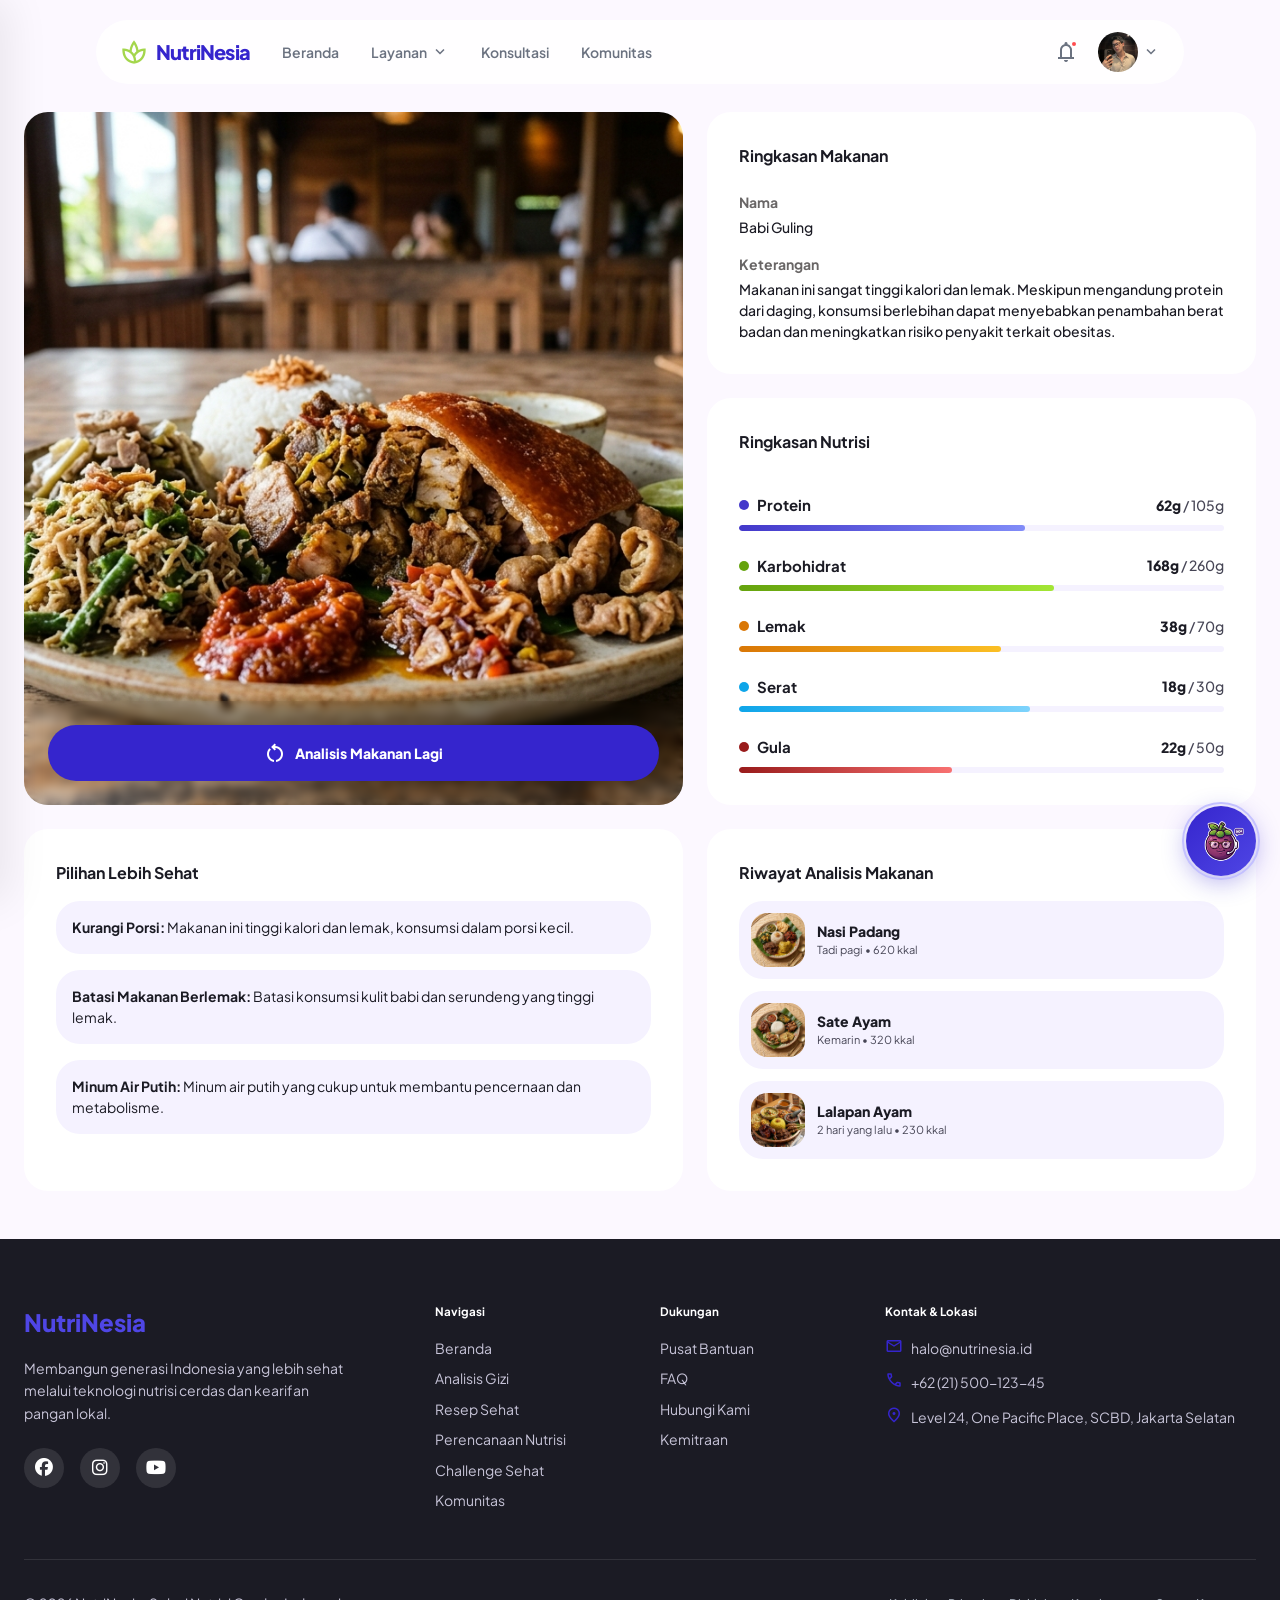
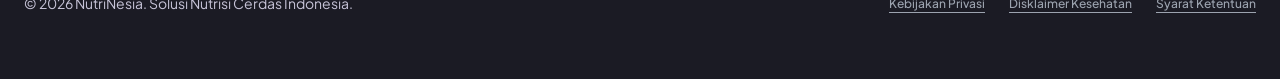
==== pages/analisis-gizi-result.html @ 82ab77be "first commit" ====
<!DOCTYPE html>
<html lang="id">

<head>
    <meta charset="utf-8" />
    <meta content="width=device-width, initial-scale=1.0" name="viewport" />
    <title>NutriNesia - Hasil Analisis Nutrisi</title>

    <!-- Google Fonts -->
    <link href="https://fonts.googleapis.com/css2?family=Plus+Jakarta+Sans:wght@400;500;600;700;800&display=swap"
        rel="stylesheet" />
    <link href="https://fonts.googleapis.com/css2?family=Material+Symbols+Outlined:wght,FILL@100..700,0..1&display=swap"
        rel="stylesheet" />

    <!-- Custom CSS -->
    <link rel="stylesheet" href="../css/global.css" />
    <link rel="stylesheet" href="../css/nutribot.css" />
    <link rel="stylesheet" href="../css/analisis-gizi.css" />
    <link rel="stylesheet" href="https://cdnjs.cloudflare.com/ajax/libs/font-awesome/6.5.1/css/all.min.css" />
</head>

<body class="font-body-md text-on-surface bg-background">

    <!-- TopNavBar -->
    <nav class="navbar">
        <div class="navbar-inner">
            <div class="navbar-nav">
                <div class="navbar-logo">
                    <span class="material-symbols-outlined"
                        style="font-size: 28px; color:var(--color-secondary-fixed-dim)">spa</span>
                    <a href="../index.html" style="text-decoration:none;color:var(--color-primary)">NutriNesia</a>
                </div>
                <a class="navbar-nav-link" href="../index.html">Beranda</a>
                <div class="navbar-dropdown-container" id="layanan-dropdown">
                    <button class="navbar-dropdown-trigger">
                        Layanan
                        <span class="material-symbols-outlined">expand_more</span>
                    </button>
                    <div class="navbar-dropdown">
                        <div class="navbar-dropdown-grid">
                            <a href="analisis-gizi.html" class="navbar-dropdown-item">
                                <div class="navbar-dropdown-icon primary"><span
                                        class="material-symbols-outlined">analytics</span></div>
                                <div class="navbar-dropdown-content">
                                    <span class="navbar-dropdown-title">Analisis Gizi</span>
                                    <span class="navbar-dropdown-desc">Analisis nutrisi makanan dengan AI</span>
                                </div>
                            </a>
                            <a href="resep-sehat.html" class="navbar-dropdown-item">
                                <div class="navbar-dropdown-icon secondary"><span
                                        class="material-symbols-outlined">restaurant_menu</span></div>
                                <div class="navbar-dropdown-content">
                                    <span class="navbar-dropdown-title">Resep Sehat</span>
                                    <span class="navbar-dropdown-desc">Rekomendasi resep sehat untuk Anda</span>
                                </div>
                            </a>
                            <a href="perencanaan-nutrisi.html" class="navbar-dropdown-item">
                                <div class="navbar-dropdown-icon tertiary"><span
                                        class="material-symbols-outlined">event_note</span></div>
                                <div class="navbar-dropdown-content">
                                    <span class="navbar-dropdown-title">Perencanaan Nutrisi</span>
                                    <span class="navbar-dropdown-desc">Rencana makanan harian</span>
                                </div>
                            </a>
                            <a href="challenge-sehat.html" class="navbar-dropdown-item">
                                <div class="navbar-dropdown-icon accent"><span
                                        class="material-symbols-outlined">emoji_events</span></div>
                                <div class="navbar-dropdown-content">
                                    <span class="navbar-dropdown-title">Challenge Sehat</span>
                                    <span class="navbar-dropdown-desc">Tantangan hidup sehat bersama</span>
                                </div>
                            </a>
                        </div>
                    </div>
                </div>
                <a class="navbar-nav-link" href="konsultasi.html">Konsultasi</a>
                <a class="navbar-nav-link active" href="komunitas.html">Komunitas</a>
            </div>
            <div class="navbar-mobile-actions">
                <button class="navbar-hamburger" id="navbar-hamburger" aria-label="Menu" aria-expanded="false">
                    <span></span><span></span><span></span>
                </button>
                <div class="navbar-logo-mobile">
                    <span class="material-symbols-outlined"
                        style="font-size: 28px; color:var(--color-secondary-fixed-dim)">spa</span>
                    <a href="../index.html" style="text-decoration:none;color:var(--color-primary)">NutriNesia</a>
                </div>
            </div>
            <div class="profile-mobile">
                <div class="notification-dropdown-container" id="notification-dropdown">
                    <button class="navbar-icon-btn"><span class="material-symbols-outlined">notifications</span><span
                            class="notif-badge"></span></button>
                    <div class="notification-dropdown">
                        <div class="notif-header">
                            <strong>Notifikasi</strong>
                            <a href="#">Tandai semua dibaca</a>
                        </div>
                        <div class="notif-list">
                            <div class="notif-item unread">
                                <div class="notif-icon"><span class="material-symbols-outlined">analytics</span></div>
                                <div class="notif-body">
                                    <p>Analisis gizi harian Anda sudah siap!</p>
                                    <span>2 menit yang lalu</span>
                                </div>
                            </div>
                            <div class="notif-item">
                                <div class="notif-icon"><span class="material-symbols-outlined">emoji_events</span>
                                </div>
                                <div class="notif-body">
                                    <p>Selamat! Kamu menyelesaikan challenge 3 hari.</p>
                                    <span>1 jam yang lalu</span>
                                </div>
                            </div>
                        </div>
                        <div class="notif-footer">
                            <a href="#">Lihat semua notifikasi</a>
                        </div>
                    </div>
                </div>
                <div class="profile-dropdown-container" id="profile-dropdown">
                    <button class="profile-dropdown-trigger">
                        <img src="../images/profile.png" alt="Profile" class="navbar-avatar" />
                        <span class="material-symbols-outlined">expand_more</span>
                    </button>
                    <div class="profile-dropdown">
                        <div class="profile-dropdown-header">
                            <strong>Tom Edy</strong>
                            <span>tomedyimut@email.com</span>
                        </div>
                        <hr>
                        <a href="profile.html"><span class="material-symbols-outlined">person</span> Profile</a>
                        <a href="../index.html"><span class="material-symbols-outlined">logout</span> Logout</a>
                    </div>
                </div>
            </div>
        </div>
    </nav>

    <!-- Mobile Drawer -->
    <div class="navbar-mobile-overlay" id="navbar-mobile-overlay"></div>
    <aside class="navbar-mobile-menu" id="navbar-mobile-menu" aria-label="Mobile navigation">
        <div class="navbar-mobile-header">
            <div class="navbar-mobile-brand">
                <span class="material-symbols-outlined">spa</span>
                NutriNesia
            </div>
            <button class="navbar-mobile-close" id="navbar-mobile-close" aria-label="Tutup menu">
                <span class="material-symbols-outlined">close</span>
            </button>
        </div>
        <div class="navbar-mobile-profile">
            <img src="../images/profile.png" alt="Profile" />
            <div class="navbar-mobile-profile-info">
                <strong>Tom Edy</strong>
                <span>tomedyimut@email.com</span>
            </div>
        </div>
        <div class="navbar-mobile-section-label">Navigasi</div>
        <nav class="navbar-mobile-links">
            <a class="navbar-mobile-link" href="../index.html"><span
                    class="material-symbols-outlined">home</span>Beranda</a>
            <button class="navbar-mobile-sub-trigger" id="mobile-layanan-trigger">
                <span class="material-symbols-outlined">grid_view</span>
                Layanan
                <span class="material-symbols-outlined sub-chevron">expand_more</span>
            </button>
            <div class="navbar-mobile-sub-links" id="mobile-layanan-links">
                <a class="navbar-mobile-sub-link" href="analisis-gizi.html">Analisis Gizi</a>
                <a class="navbar-mobile-sub-link" href="resep-sehat.html">Resep Sehat</a>
                <a class="navbar-mobile-sub-link" href="perencanaan-nutrisi.html">Perencanaan Nutrisi</a>
                <a class="navbar-mobile-sub-link" href="challenge-sehat.html">Challenge Sehat</a>
            </div>
            <a class="navbar-mobile-link" href="konsultasi.html"><span
                    class="material-symbols-outlined">psychology</span>Konsultasi</a>
            <a class="navbar-mobile-link active" href="komunitas.html"><span
                    class="material-symbols-outlined">groups</span>Komunitas</a>
        </nav>
        <div class="navbar-mobile-section-label">Akun</div>
        <nav class="navbar-mobile-links">
            <a class="navbar-mobile-link" href="profile.html"><span
                    class="material-symbols-outlined">person</span>Profile Saya</a>
            <a class="navbar-mobile-link" href="../index.html"><span
                    class="material-symbols-outlined">logout</span>Logout</a>
        </nav>
        <div class="navbar-mobile-footer">
            <p class="navbar-mobile-footer-copy">© 2026 NutriNesia</p>
        </div>
    </aside>

    <!-- Main Content Area -->
    <main class="container analysis-main animate-fade-in">
        <div class="analysis-grid">

            <!-- Box 1: Gambar & Buttons Overlay -->
            <div class="box1 bento-card-minimalist box1-image-container">
                <img src="../images/babi-guling.png" class="box1-image" alt="Hasil Foto">

                <div class="image-overlay-buttons">
                    <button class="btn-minimalist btn-minimalist-primary"
                        onclick="window.location.href='analisis-gizi.html'">
                        <span class="material-symbols-outlined">restart_alt</span>
                        Analisis Makanan Lagi
                    </button>
                </div>
            </div>

            <!-- Box 2: Ringkasan Makanan (Redesigned) -->
            <div class="box2 bento-card-minimalist score-box">
                <h3 class="score-title" style="margin-bottom: var(--space-6)">Ringkasan Makanan</h3>
                <div class="summary-details">
                    <div class="summary-field">
                        <span class="summary-field-label">Nama</span>
                        <span class="summary-field-value">Babi Guling</span>
                    </div>
                    <div class="summary-field">
                        <span class="summary-field-label">Keterangan</span>
                        <span class="summary-field-value">Makanan ini sangat tinggi kalori dan lemak. Meskipun
                            mengandung protein dari daging, konsumsi berlebihan dapat menyebabkan penambahan berat badan
                            dan meningkatkan risiko penyakit terkait obesitas.</span>
                    </div>
                </div>
            </div>

            <!-- Box 3: Ringkasan Nutrisi with Dots & Gradients -->
            <div class="box3 bento-card-minimalist">
                <h3 class="score-title" style="margin-bottom:var(--space-6)">Ringkasan Nutrisi</h3>
                <div class="macro-graph-list">
                    <!-- Protein -->
                    <div class="macro-graph-item">
                        <div class="macro-graph-label">
                            <span class="macro-graph-dot dot-protein"></span>
                            <span>Protein</span>
                            <span class="macro-graph-value"><strong>62g</strong> / 105g</span>
                        </div>
                        <div class="macro-graph-bar-bg">
                            <div class="macro-graph-bar-fill fill-protein" style="width: 59%"></div>
                        </div>
                    </div>
                    <!-- Karbohidrat -->
                    <div class="macro-graph-item">
                        <div class="macro-graph-label">
                            <span class="macro-graph-dot dot-carbs"></span>
                            <span>Karbohidrat</span>
                            <span class="macro-graph-value"><strong>168g</strong> / 260g</span>
                        </div>
                        <div class="macro-graph-bar-bg">
                            <div class="macro-graph-bar-fill fill-carbs" style="width: 65%"></div>
                        </div>
                    </div>
                    <!-- Lemak -->
                    <div class="macro-graph-item">
                        <div class="macro-graph-label">
                            <span class="macro-graph-dot dot-fat"></span>
                            <span>Lemak</span>
                            <span class="macro-graph-value"><strong>38g</strong> / 70g</span>
                        </div>
                        <div class="macro-graph-bar-bg">
                            <div class="macro-graph-bar-fill fill-fat" style="width: 54%"></div>
                        </div>
                    </div>
                    <!-- Serat -->
                    <div class="macro-graph-item">
                        <div class="macro-graph-label">
                            <span class="macro-graph-dot dot-fiber"></span>
                            <span>Serat</span>
                            <span class="macro-graph-value"><strong>18g</strong> / 30g</span>
                        </div>
                        <div class="macro-graph-bar-bg">
                            <div class="macro-graph-bar-fill fill-fiber" style="width: 60%"></div>
                        </div>
                    </div>
                    <!-- Gula -->
                    <div class="macro-graph-item">
                        <div class="macro-graph-label">
                            <span class="macro-graph-dot dot-sugar"></span>
                            <span>Gula</span>
                            <span class="macro-graph-value"><strong>22g</strong> / 50g</span>
                        </div>
                        <div class="macro-graph-bar-bg">
                            <div class="macro-graph-bar-fill fill-sugar" style="width: 44%"></div>
                        </div>
                    </div>
                </div>
            </div>

            <!-- Box 4: Pilihan Lebih Sehat -->
            <div class="box4 bento-card-minimalist">
                <h3 class="score-title" style="margin-bottom:var(--space-4)">Pilihan Lebih Sehat</h3>
                <div class="alternative-list">
                    <div class="alternative-item">
                        <div style="font-size:14px; line-height:1.5"><strong>Kurangi Porsi:</strong> Makanan ini tinggi
                            kalori dan lemak, konsumsi dalam porsi kecil.</div>
                    </div>
                    <div class="alternative-item">
                        <div style="font-size:14px; line-height:1.5"><strong>Batasi Makanan Berlemak:</strong> Batasi
                            konsumsi kulit babi dan serundeng yang tinggi lemak.</div>
                    </div>
                    <div class="alternative-item">
                        <div style="font-size:14px; line-height:1.5"><strong>Minum Air Putih:</strong> Minum air putih
                            yang cukup untuk membantu pencernaan dan metabolisme.</div>
                    </div>
                </div>
            </div>

            <!-- Box 5: Riwayat Hasil -->
            <div class="box5 bento-card-minimalist">
                <h3 class="score-title" style="margin-bottom:var(--space-4)">Riwayat Analisis Makanan</h3>
                <div class="history-grid-consistent">
                    <div class="history-card-consistent">
                        <img src="../images/nasi-padang.png" class="history-card-img">
                        <div class="history-card-info">
                            <div class="history-card-title">Nasi Padang</div>
                            <div class="history-card-meta">Tadi pagi • 620 kkal</div>
                        </div>
                    </div>
                    <div class="history-card-consistent">
                        <img src="../images/sate-ayam.png" class="history-card-img">
                        <div class="history-card-info">
                            <div class="history-card-title">Sate Ayam</div>
                            <div class="history-card-meta">Kemarin • 320 kkal</div>
                        </div>
                    </div>
                    <div class="history-card-consistent">
                        <img src="../images/lalapan.png" class="history-card-img">
                        <div class="history-card-info">
                            <div class="history-card-title">Lalapan Ayam</div>
                            <div class="history-card-meta">2 hari yang lalu • 230 kkal</div>
                        </div>
                    </div>
                </div>
            </div>

        </div>
    </main>

    <!-- Footer -->
    <footer class="footer">
        <div class="footer-inner">
            <div class="footer-grid">
                <div>
                    <div class="footer-brand-name">NutriNesia</div>
                    <p class="footer-brand-description">Membangun generasi Indonesia yang lebih sehat melalui teknologi
                        nutrisi cerdas dan kearifan pangan lokal.</p>
                    <div class="footer-social-links">
                        <a class="footer-social-link" href="https://facebook.com"><i class="fa-brands fa-facebook"></i></a>
                        <a class="footer-social-link" href="https://instagram.com"><i class="fa-brands fa-instagram"></i></a>
                        <a class="footer-social-link" href="https://youtube.com"><i class="fa-brands fa-youtube"></i></a>
                    </div>
                </div>
                <div>
                    <h5 class="footer-column-title">Navigasi</h5>
                    <ul class="footer-links">
                        <li><a class="footer-link" href="../index.html">Beranda</a></li>
                        <li><a class="footer-link" href="analisis-gizi.html">Analisis Gizi</a></li>
                        <li><a class="footer-link" href="resep-sehat.html">Resep Sehat</a></li>
                        <li><a class="footer-link" href="perencanaan-nutrisi.html">Perencanaan Nutrisi</a></li>
                        <li><a class="footer-link" href="challenge-sehat.html">Challenge Sehat</a></li>
                        <li><a class="footer-link" href="komunitas.html">Komunitas</a></li>
                    </ul>
                </div>
                <div>
                    <h5 class="footer-column-title">Dukungan</h5>
                    <ul class="footer-links">
                        <li><a class="footer-link" href="../index.html#faq">Pusat Bantuan</a></li>
                        <li><a class="footer-link" href="../index.html#faq">FAQ</a></li>
                        <li><a class="footer-link" href="mailto:halo@nutrinesia.id">Hubungi Kami</a></li>
                        <li><a class="footer-link" href="../index.html#about">Kemitraan</a></li>
                    </ul>
                </div>
                <div>
                    <h5 class="footer-column-title">Kontak &amp; Lokasi</h5>
                    <ul>
                        <li class="footer-contact-item"><span
                                class="material-symbols-outlined">mail</span><span>halo@nutrinesia.id</span></li>
                        <li class="footer-contact-item"><span class="material-symbols-outlined">call</span><span>+62
                                (21) 500-123-45</span></li>
                        <li class="footer-contact-item"><span
                                class="material-symbols-outlined">location_on</span><span>Level 24, One Pacific Place,
                                SCBD, Jakarta Selatan</span></li>
                    </ul>
                </div>
            </div>
            <div class="footer-bottom">
                <p class="footer-copyright">© 2026 NutriNesia. Solusi Nutrisi Cerdas Indonesia.</p>
                <div class="footer-legal-links">
                    <a class="footer-legal-link" href="#">Kebijakan Privasi</a>
                    <a class="footer-legal-link" href="#">Disklaimer Kesehatan</a>
                    <a class="footer-legal-link" href="#">Syarat Ketentuan</a>
                </div>
            </div>
        </div>
    </footer>

    <!-- Global JS -->
    <script src="../js/global.js"></script>
    <script src="../js/nutribot.js"></script>
    <script src="../js/analisis-gizi.js"></script>
</body>

</html>
---- css/global.css ----
/* ============================================
   NutriNesia - Global Styles & Design Tokens
   Material 3 Design System (matching existing UI)
   ============================================ */

@import url('https://fonts.googleapis.com/css2?family=Plus+Jakarta+Sans:wght@400;500;600;700;800&display=swap');

/* ---- CSS Custom Properties (Design Tokens) ---- */
:root {
  /* === Brand / Material 3 Color Tokens === */
  --color-primary: #3525cd;
  --color-primary-container: #4f46e5;
  --color-primary-fixed: #e2dfff;
  --color-primary-fixed-dim: #c3c0ff;
  --color-on-primary: #ffffff;
  --color-on-primary-container: #dad7ff;
  --color-on-primary-fixed: #0f0069;
  --color-on-primary-fixed-variant: #3323cc;

  --color-secondary: #476800;
  --color-secondary-container: #bcf063;
  --color-secondary-fixed: #bff365;
  --color-secondary-fixed-dim: #a4d64c;
  --color-on-secondary: #ffffff;
  --color-on-secondary-container: #4b6d00;
  --color-on-secondary-fixed: #131f00;
  --color-on-secondary-fixed-variant: #354e00;

  --color-tertiary: #960015;
  --color-tertiary-container: #bd1a25;
  --color-tertiary-fixed: #ffdad7;
  --color-tertiary-fixed-dim: #ffb3ae;
  --color-on-tertiary: #ffffff;
  --color-on-tertiary-container: #ffd0cd;
  --color-on-tertiary-fixed: #410004;
  --color-on-tertiary-fixed-variant: #930014;

  --color-error: #ba1a1a;
  --color-error-container: #ffdad6;
  --color-on-error: #ffffff;
  --color-on-error-container: #93000a;

  /* Surface & Background */
  --color-background: #fcf8ff;
  --color-on-background: #1b1b24;
  --color-surface: #fcf8ff;
  --color-surface-dim: #dcd8e5;
  --color-surface-bright: #fcf8ff;
  --color-surface-container-lowest: #ffffff;
  --color-surface-container-low: #f5f2ff;
  --color-surface-container: #f0ecf9;
  --color-surface-container-high: #eae6f4;
  --color-surface-container-highest: #e4e1ee;
  --color-on-surface: #1b1b24;
  --color-on-surface-variant: #464555;
  --color-surface-variant: #e4e1ee;
  --color-surface-tint: #4d44e3;

  /* Outline */
  --color-outline: #777587;
  --color-outline-variant: #c7c4d8;

  /* Inverse */
  --color-inverse-surface: #302f39;
  --color-inverse-on-surface: #f3effc;
  --color-inverse-primary: #c3c0ff;

  /* Additional UI Colors */
  --color-indigo-600: #4F46E5;
  --color-indigo-400: #6366F1;
  --color-indigo-50: rgba(79, 70, 229, 0.08);
  --color-gray-50: #f9fafb;
  --color-gray-100: #f3f4f6;
  --color-gray-200: #e5e7eb;
  --color-gray-400: #9ca3af;
  --color-gray-500: #6b7280;
  --color-gray-600: #4b5563;
  --color-gray-800: #1f2937;
  --color-white: #ffffff;
  --color-star: #FACC15;
  --color-blue-500: #3b82f6;
  --color-orange-500: #f97316;
  --color-orange-50: #fff7ed;
  --color-purple-50: #faf5ff;
  --color-purple-600: #9333ea;
  --color-red-100: #fee2e2;
  --color-red-600: #dc2626;
  --color-blue-100: #dbeafe;
  --color-blue-600: #2563eb;
  --color-orange-100: #ffedd5;
  --color-orange-600: #ea580c;

  /* === Typography === */
  --font-family: 'Plus Jakarta Sans', system-ui, -apple-system, sans-serif;

  /* Font Sizes */
  --font-size-display: 48px;
  --font-size-h1: 32px;
  --font-size-h2: 20px;
  --font-size-body-lg: 18px;
  --font-size-body-md: 16px;
  --font-size-label-bold: 14px;
  --font-size-label-sm: 12px;
  --font-size-xs: 10px;
  --font-size-sm: 14px;
  --font-size-lg: 18px;
  --font-size-xl: 20px;
  --font-size-2xl: 24px;
  --font-size-3xl: 30px;
  --font-size-5xl: 48px;

  /* Line Heights */
  --line-height-display: 1.1;
  --line-height-h1: 1.2;
  --line-height-h2: 1.3;
  --line-height-body-lg: 1.6;
  --line-height-body-md: 1.5;
  --line-height-label: 1.2;

  /* Letter Spacing */
  --letter-spacing-display: -0.04em;
  --letter-spacing-h1: -0.02em;
  --letter-spacing-h2: -0.01em;
  --letter-spacing-label-bold: 0.02em;
  --letter-spacing-label-sm: 0.04em;
  --letter-spacing-wider: 0.05em;
  --letter-spacing-widest: 0.1em;

  /* === Spacing === */
  --space-0: 0;
  --space-1: 0.25rem;
  --space-2: 0.5rem;
  --space-3: 0.75rem;
  --space-4: 1rem;
  --space-5: 1.25rem;
  --space-6: 1.5rem;
  --space-8: 2rem;
  --space-10: 2.5rem;
  --space-12: 3rem;
  --space-16: 4rem;
  --space-20: 5rem;
  --space-24: 6rem;

  --gutter-bento: 1.5rem;
  --cell-padding: 2rem;
  --stack-gap: 0.75rem;
  --inline-gap: 1rem;

  /* === Border Radius === */
  --radius-sm: 0.25rem;
  --radius-md: 0.5rem;
  --radius-lg: 0.75rem;
  --radius-xl: 1rem;
  --radius-2xl: 1.5rem;
  --radius-3xl: 1.5rem;
  --radius-full: 9999px;

  /* === Shadows === */
  --shadow-sm: 0 1px 2px rgba(0, 0, 0, 0.05);
  --shadow-md: 0px 10px 30px rgba(0, 0, 0, 0.04);
  --shadow-lg: 0 10px 15px -3px rgba(0, 0, 0, 0.1);
  --shadow-xl: 0 20px 25px -5px rgba(0, 0, 0, 0.1);
  --shadow-2xl: 0 25px 50px -12px rgba(0, 0, 0, 0.25);
  --shadow-bento: 0px 10px 30px rgba(0, 0, 0, 0.04);

  /* === Transitions === */
  --transition-fast: 150ms ease;
  --transition-base: 200ms ease;
  --transition-medium: 300ms ease;
  --transition-slow: 500ms ease;
  --transition-spring: 200ms cubic-bezier(0.34, 1.56, 0.64, 1);

  /* === Layout === */
  --container-max: 1280px;
  --container-max-wide: 1440px;
  --navbar-height: 72px;
}

/* ============================================
   Reset & Base Styles
   ============================================ */
*, *::before, *::after {
  margin: 0;
  padding: 0;
  box-sizing: border-box;
}

html {
  scroll-behavior: smooth;
  font-size: 16px;
  -webkit-text-size-adjust: 100%;
}

body {
  font-family: var(--font-family);
  font-size: var(--font-size-body-md);
  line-height: var(--line-height-body-md);
  color: var(--color-on-background);
  background-color: var(--color-background);
  -webkit-font-smoothing: antialiased;
  -moz-osx-font-smoothing: grayscale;
  overflow-x: hidden;
}

@keyframes pageFadeIn {
  from {
    opacity: 0;
    transform: translateY(15px);
  }
  to {
    opacity: 1;
    transform: translateY(0);
  }
}

.animate-fade-in {
  animation: pageFadeIn 0.6s cubic-bezier(0.16, 1, 0.3, 1) forwards;
}

.animate-delay-1 { animation-delay: 0.1s; opacity: 0; }
.animate-delay-2 { animation-delay: 0.2s; opacity: 0; }
.animate-delay-3 { animation-delay: 0.3s; opacity: 0; }

img {
  max-width: 100%;
  height: auto;
  display: block;
}

a {
  color: inherit;
  text-decoration: none;
  transition: color var(--transition-base);
}

ul, ol {
  list-style: none;
}

button {
  cursor: pointer;
  border: none;
  background: none;
  font-family: inherit;
  font-size: inherit;
}

input, select, textarea {
  font-family: inherit;
  font-size: inherit;
  outline: none;
}

/* ============================================
   Typography Classes
   ============================================ */
.font-display {
  font-family: var(--font-family);
  font-size: var(--font-size-display);
  font-weight: 800;
  line-height: var(--line-height-display);
  letter-spacing: var(--letter-spacing-display);
}

.font-h1 {
  font-family: var(--font-family);
  font-size: var(--font-size-h1);
  font-weight: 700;
  line-height: var(--line-height-h1);
  letter-spacing: var(--letter-spacing-h1);
}

.font-h2 {
  font-family: var(--font-family);
  font-size: var(--font-size-h2);
  font-weight: 700;
  line-height: var(--line-height-h2);
  letter-spacing: var(--letter-spacing-h2);
}

.font-body-lg {
  font-family: var(--font-family);
  font-size: var(--font-size-body-lg);
  font-weight: 400;
  line-height: var(--line-height-body-lg);
}

.font-body-md {
  font-family: var(--font-family);
  font-size: var(--font-size-body-md);
  font-weight: 400;
  line-height: var(--line-height-body-md);
}

.font-label-bold {
  font-family: var(--font-family);
  font-size: var(--font-size-label-bold);
  font-weight: 700;
  line-height: var(--line-height-label);
  letter-spacing: var(--letter-spacing-label-bold);
}

.font-label-sm {
  font-family: var(--font-family);
  font-size: var(--font-size-label-sm);
  font-weight: 600;
  line-height: var(--line-height-label);
  letter-spacing: var(--letter-spacing-label-sm);
}

/* ============================================
   Material Symbols (Google Icons)
   ============================================ */
.material-symbols-outlined {
  font-variation-settings: 'FILL' 0, 'wght' 400, 'GRAD' 0, 'opsz' 24;
  vertical-align: middle;
}

/* ============================================
   Layout Container
   ============================================ */
.container {
  width: 100%;
  max-width: var(--container-max);
  margin: 0 auto;
  padding: 0 var(--space-6);
}

.container-wide {
  max-width: var(--container-max-wide);
  margin: 0 auto;
  padding: 0 var(--space-6);
}

/* ============================================
   Navbar (Shared across all pages)
   ============================================ */
.navbar {
  position: sticky;
  top: 20px;
  z-index: 50;
  width: 85%;
  border-radius: var(--radius-full);
  justify-content: center;
  margin: 0 auto;
  background: rgba(255, 255, 255, 0.85);
  backdrop-filter: blur(10px);
  -webkit-backdrop-filter: blur(10px);
  font-family: var(--font-family);
  transition: all var(--transition-base);
}

/* .navbar-scrolled {
  top: 20px;
  width: 70%;
  transform: 0.5s ease;
  background: rgba(255, 255, 255, 0.95);
  backdrop-filter: blur(10px);
  -webkit-backdrop-filter: blur(10px);
  border-bottom: 1px solid rgba(226, 223, 255, 0.6);
  box-shadow: 0 4px 30px rgba(0, 0, 0, 0.03);
  border-radius: var(--radius-full);
} */

.navbar-inner {
  display: flex;
  justify-content: space-between;
  /* border: 1px solid red; */
  align-items: center;
  width: 100%;
  max-width: var(--container-max-wide); /* Wider to feel more modern */
  margin: 0 auto;
  padding: var(--space-3) var(--space-6); /* Slightly tighter padding */
}

.navbar-logo {
  font-size: var(--font-size-xl); /* slightly smaller, more refined */
  font-weight: 900;
  letter-spacing: -0.04em;
  color: var(--color-indigo-600);
  display: flex;
  align-items: center;
  gap: var(--space-2);
}

.navbar-mobile-actions{
  display: flex;
  align-items: center;
  gap: var(--space-2);
}
.navbar-logo-mobile {
  display: none;
  font-size: var(--font-size-xl); /* slightly smaller, more refined */
  font-weight: 900;
  letter-spacing: -0.04em;
  color: var(--color-indigo-600);
  gap: var(--space-2);
}
@media (max-width: 890px) {
  .navbar-logo-mobile {
    display: flex;
    align-items: center;
  }
}

.navbar-nav {
  display: flex;
  align-items: center;
  gap: var(--space-8);
}

@media (max-width: 900px) {
  .navbar-nav { display: none; }
}

.navbar-nav-link {
  font-size: var(--font-size-label-bold);
  font-weight: 600;
  color: var(--color-gray-500);
  transition: all var(--transition-base);
  padding: var(--space-2) 0;
  position: relative;
}

.navbar-nav-link::after {
  content: '';
  position: absolute;
  bottom: 0;
  left: 0;
  width: 0%;
  height: 2px;
  background-color: var(--color-indigo-600);
  transition: width var(--transition-base);
  border-radius: var(--radius-full);
}

.navbar-nav-link:hover {
  color: var(--color-indigo-600);
}

.navbar-nav-link:hover::after {
  width: 100%;
}

.navbar-nav-link.active,
.navbar-dropdown-trigger.active {
  color: var(--color-indigo-600);
}

.navbar-nav-link.active::after,
.navbar-dropdown-trigger.active::after {
  width: 100%;
}

.navbar-actions {
  display: flex;
  justify-content: space-between;
  width: 100%;
  align-items: center;
  gap: var(--space-4);
}

.profile-mobile{
  display: flex;
  align-items: center;
  gap: var(--space-3);
}

/* Navbar Search Box */
.navbar-search {
  display: flex;
  align-items: center;
  gap: var(--space-2);
  background: var(--color-gray-50);
  padding: var(--space-2) var(--space-4);
  border-radius: var(--radius-full);
  border: 1px solid transparent;
  transition: border-color var(--transition-base), background var(--transition-base);
}

.navbar-search:focus-within {
  background: var(--color-white);
  border-color: var(--color-primary-fixed-dim);
  box-shadow: 0 0 0 3px rgba(79, 70, 229, 0.1);
}

.navbar-search input {
  background: transparent;
  border: none;
  font-size: var(--font-size-label-sm);
  width: 120px;
  color: var(--color-on-surface);
}

@media (max-width: 600px) {
  .navbar-search { display: none; }
}

/* Navbar Icon Buttons */
.navbar-icon-btn {
  display: flex;
  align-items: center;
  justify-content: center;
  width: 40px;
  height: 40px;
  border-radius: 50%;
  color: var(--color-gray-500);
  background: transparent;
  transition: all var(--transition-base);
}

.navbar-icon-btn:hover {
  color: var(--color-primary);
  background: var(--color-primary-fixed);
}

/* Navbar Avatar */
.navbar-avatar {
  width: 40px;
  height: 40px;
  border-radius: 50%;
  /* border: 2px solid var(--color-primary-fixed-dim); */
  object-fit: cover;
  cursor: pointer;
  transition: border-color var(--transition-base);
}

.navbar-avatar:hover {
  border-color: var(--color-primary);
}

/* Hamburger for mobile */
.navbar-hamburger {
  display: none;
  flex-direction: column;
  justify-content: center;
  align-items: center;
  gap: 5px;
  cursor: pointer;
  width: 40px;
  height: 40px;
  border-radius: 50%;
  background: var(--color-gray-50);
  border: none;
  transition: all var(--transition-base);
}

.navbar-hamburger:hover {
  background: var(--color-gray-100);
}

.navbar-hamburger span {
  display: block;
  width: 20px;
  height: 2px;
  background: var(--color-on-surface);
  border-radius: 2px;
  transition: all var(--transition-base);
}

.navbar-hamburger.open span:nth-child(1) {
  transform: translateY(7px) rotate(45deg);
}

.navbar-hamburger.open span:nth-child(2) {
  opacity: 0;
}

.navbar-hamburger.open span:nth-child(3) {
  transform: translateY(-7px) rotate(-45deg);
}

/* ============================================
   Mobile Navigation Drawer (Modern Slide-in)
   ============================================ */

/* Backdrop overlay behind drawer */
.navbar-mobile-overlay {
  position: fixed;
  inset: 0;
  background: rgba(27, 27, 36, 0.45);
  backdrop-filter: blur(6px);
  -webkit-backdrop-filter: blur(6px);
  z-index: 998;
  opacity: 0;
  pointer-events: none;
  transition: opacity 0.3s cubic-bezier(0.16, 1, 0.3, 1);
}

.navbar-mobile-overlay.open {
  opacity: 1;
  pointer-events: auto;
}

/* Side drawer — slides in from LEFT */
.navbar-mobile-menu {
  position: fixed;
  top: 0;
  left: 0;
  bottom: 0;
  width: 300px;
  max-width: 88vw;
  background: var(--color-surface-container-lowest);
  z-index: 999;
  display: flex;
  flex-direction: column;
  transform: translateX(-100%);
  transition: transform 0.4s cubic-bezier(0.16, 1, 0.3, 1);
  box-shadow: 8px 0 40px rgba(0, 0, 0, 0.08);
  overflow-y: auto;
  padding: 0;
  gap: 0;
}

.navbar-mobile-menu.open {
  transform: translateX(0);
}

/* Drawer Header */
.navbar-mobile-header {
  display: flex;
  align-items: center;
  justify-content: space-between;
  padding: var(--space-5) var(--space-6);
  border-bottom: 1px solid var(--color-surface-container-high);
  background: #fff;
}

.navbar-mobile-brand {
  display: flex;
  align-items: center;
  gap: var(--space-2);
  font-weight: 900;
  font-size: var(--font-size-lg);
  color: var(--color-primary);
  letter-spacing: -0.04em;
}

.navbar-mobile-brand .material-symbols-outlined {
  color: var(--color-secondary-fixed-dim);
  font-size: 24px;
}

.navbar-mobile-close {
  width: 36px;
  height: 36px;
  border-radius: 50%;
  display: flex;
  align-items: center;
  justify-content: center;
  background: rgba(255, 255, 255, 0.6);
  color: var(--color-on-surface);
  border: none;
  cursor: pointer;
  transition: all var(--transition-base);
}

.navbar-mobile-close:hover {
  background: var(--color-white);
  transform: rotate(90deg);
}

/* Drawer Profile Strip */
.navbar-mobile-profile {
  display: flex;
  align-items: center;
  gap: var(--space-3);
  padding: var(--space-4) var(--space-6);
  background: var(--color-surface-container-low);
  border-bottom: 1px solid var(--color-surface-container-high);
}

.navbar-mobile-profile img {
  width: 44px;
  height: 44px;
  border-radius: 50%;
  object-fit: cover;
}

.navbar-mobile-profile-info {
  display: flex;
  flex-direction: column;
  min-width: 0;
}

.navbar-mobile-profile-info strong {
  font-size: var(--font-size-label-bold);
  color: var(--color-on-surface);
  white-space: nowrap;
  overflow: hidden;
  text-overflow: ellipsis;
}

.navbar-mobile-profile-info span {
  font-size: var(--font-size-label-sm);
  color: var(--color-on-surface-variant);
  white-space: nowrap;
  overflow: hidden;
  text-overflow: ellipsis;
}

/* Drawer Section Label */
.navbar-mobile-section-label {
  padding: var(--space-4) var(--space-6) var(--space-1);
  font-size: 11px;
  font-weight: 700;
  letter-spacing: 0.1em;
  text-transform: uppercase;
  color: var(--color-outline);
}

/* Mobile Layanan sub-accordion */
.navbar-mobile-sub-trigger {
  display: flex;
  align-items: center;
  gap: var(--space-3);
  padding: var(--space-3) var(--space-4);
  font-weight: 600;
  font-size: var(--font-size-body-md);
  color: var(--color-on-surface);
  border-radius: var(--radius-lg);
  transition: all var(--transition-fast);
  cursor: pointer;
  width: 100%;
  background: none;
  border: none;
  font-family: inherit;
  text-align: left;
}

.navbar-mobile-sub-trigger .material-symbols-outlined {
  font-size: 22px;
  color: var(--color-on-surface-variant);
  transition: color var(--transition-fast);
}

.navbar-mobile-sub-trigger .sub-chevron {
  margin-left: auto;
  font-size: 18px;
  transition: transform 0.3s;
}

.navbar-mobile-sub-trigger.open .sub-chevron {
  transform: rotate(180deg);
}

.navbar-mobile-sub-trigger:hover {
  background: var(--color-surface-container);
}

.navbar-mobile-sub-links {
  max-height: 0;
  overflow: hidden;
  transition: max-height 0.35s cubic-bezier(0.16, 1, 0.3, 1);
  padding: 0 var(--space-3) 0 calc(var(--space-4) + 22px + var(--space-3));
}

.navbar-mobile-sub-links.open {
  max-height: 400px;
}

.navbar-mobile-sub-link {
  display: block;
  padding: var(--space-2) var(--space-3);
  font-size: var(--font-size-label-bold);
  color: var(--color-on-surface-variant);
  border-radius: var(--radius-md);
  transition: all var(--transition-fast);
  font-weight: 500;
}

.navbar-mobile-sub-link:hover {
  color: var(--color-on-surface);
  background: var(--color-surface-container);
}

/* Drawer Links */
.navbar-mobile-links {
  display: flex;
  flex-direction: column;
  padding: 0 var(--space-3);
  gap: var(--space-1);
}

.navbar-mobile-link {
  display: flex;
  align-items: center;
  gap: var(--space-3);
  padding: var(--space-3) var(--space-4);
  font-weight: 600;
  font-size: var(--font-size-body-md);
  color: var(--color-on-surface);
  border-radius: var(--radius-lg);
  transition: all var(--transition-fast);
  text-decoration: none;
  position: relative;
}

.navbar-mobile-link .material-symbols-outlined {
  font-size: 22px;
  color: var(--color-on-surface-variant);
  transition: color var(--transition-fast);
}

.navbar-mobile-link:hover {
  background: var(--color-surface-container);
  color: var(--color-primary);
}

.navbar-mobile-link:hover .material-symbols-outlined {
  color: var(--color-primary);
}

.navbar-mobile-link.active {
  background: var(--color-surface-container);
  color: var(--color-on-surface);
  font-weight: 700;
}

.navbar-mobile-link.active .material-symbols-outlined {
  color: var(--color-on-surface);
}

.navbar-mobile-link.active::before {
  content: '';
  position: absolute;
  left: 0;
  top: 50%;
  transform: translateY(-50%);
  width: 3px;
  height: 60%;
  background: var(--color-on-surface);
  border-radius: 0 var(--radius-full) var(--radius-full) 0;
}

/* Drawer Footer */
.navbar-mobile-footer {
  margin-top: auto;
  padding: var(--space-5) var(--space-6);
  border-top: 1px solid var(--color-surface-container-high);
  background: var(--color-surface-container-lowest);
}

.navbar-mobile-footer-copy {
  font-size: 12px;
  color: var(--color-outline);
  text-align: center;
}

/* ============================================
   Buttons (Shared)
   ============================================ */
.button-primary {
  display: inline-flex;
  align-items: center;
  justify-content: center;
  gap: var(--space-2);
  background: var(--color-indigo-600);
  color: var(--color-white);
  padding: var(--space-2) var(--space-6);
  border-radius: var(--radius-full);
  font-weight: 700;
  font-size: var(--font-size-label-bold);
  letter-spacing: var(--letter-spacing-label-bold);
  border: none;
  cursor: pointer;
  transition: all var(--transition-base);
  white-space: nowrap;
}

.button-primary:hover {
  filter: brightness(1.1);
  box-shadow: var(--shadow-lg);
}

.button-primary:active {
  transform: scale(0.95);
}

.button-primary-large {
  padding: var(--space-4) var(--space-8);
  border-radius: var(--radius-xl);
  font-size: var(--font-size-label-bold);
}

.button-outline {
  display: inline-flex;
  align-items: center;
  justify-content: center;
  gap: var(--space-2);
  background: transparent;
  border: 2px solid var(--color-primary);
  color: var(--color-primary);
  padding: var(--space-4) var(--space-8);
  border-radius: var(--radius-xl);
  font-weight: 700;
  font-size: var(--font-size-label-bold);
  cursor: pointer;
  transition: all var(--transition-base);
}

.button-outline:hover {
  background: rgba(53, 37, 205, 0.05);
}

.button-outline:active {
  transform: scale(0.95);
}

/* ============================================
   Bento Card (Shared component)
   ============================================ */
.bento-card {
  background: var(--color-surface-container-lowest);
  border-radius: var(--radius-xl);
  box-shadow: var(--shadow-bento);
  padding: var(--space-3);
}

/* ============================================
   Footer (Shared across all pages)
   ============================================ */
.footer {
  background: var(--color-on-background);
  color: var(--color-surface-container-highest);
  font-family: var(--font-family);
  font-size: var(--font-size-sm);
  line-height: 1.6;
  width: 100%;
}

.footer-inner {
  max-width: var(--container-max);
  margin: 0 auto;
  padding: var(--space-16) var(--space-6);
}

.footer-grid {
  display: grid;
  grid-template-columns: 1fr;
  gap: var(--space-10);
  margin-bottom: var(--space-12);
}

@media (min-width: 640px) {
  .footer-grid { grid-template-columns: 1fr 1fr; }
}

@media (min-width: 1024px) {
  .footer-grid { grid-template-columns: 1.5fr 1fr 1fr 1fr; }
  .footer-bottom { flex-direction: row; }
}

.footer-brand-name {
  font-size: var(--font-size-2xl);
  font-weight: 900;
  color: var(--color-indigo-600);
}

.footer-brand-description {
  color: var(--color-outline-variant);
  max-width: 320px;
  margin-top: var(--space-4);
}

.footer-social-links {
  display: flex;
  gap: var(--space-4);
  margin-top: var(--space-6);
}

.footer-social-link {
  width: 40px;
  height: 40px;
  border-radius: var(--radius-full);
  background: rgba(255, 255, 255, 0.1);
  display: flex;
  align-items: center;
  justify-content: center;
  color: #fff;
  transition: all var(--transition-base);
}

.footer-social-link:hover {
  background: var(--color-primary);
  transform: translateY(-3px);
}

.footer-social-link i {
  font-size: 18px;
}

.footer-column-title {
  font-weight: 700;
  color: #fff;
  margin-bottom: var(--space-4);
}

.footer-links {
  display: flex;
  flex-direction: column;
  gap: var(--space-2);
}

.footer-link {
  color: var(--color-outline-variant);
  transition: color var(--transition-base);
}

.footer-link:hover {
  color: #fff;
}

.footer-contact-item {
  display: flex;
  gap: var(--space-2);
  color: var(--color-outline-variant);
  margin-bottom: var(--space-3);
}

.footer-contact-item .material-symbols-outlined {
  color: var(--color-primary);
  font-size: 18px;
  flex-shrink: 0;
}

.footer-bottom {
  padding-top: var(--space-8);
  border-top: 1px solid rgba(255, 255, 255, 0.1);
  display: flex;
  flex-direction: column;
  justify-content: space-between;
  align-items: center;
  gap: var(--space-4);
}

.footer-copyright {
  color: var(--color-outline-variant);
}

.footer-legal-links {
  display: flex;
  flex-wrap: wrap;
  justify-content: center;
  gap: var(--space-6);
  font-size: var(--font-size-label-sm);
  font-weight: 500;
}

.footer-legal-link {
  color: var(--color-gray-400);
  text-decoration: underline;
  text-underline-offset: 4px;
  transition: color var(--transition-base);
}

.footer-legal-link:hover {
  color: var(--color-indigo-600);
}

/* ============================================
   Badge Component
   ============================================ */
.badge {
  display: inline-block;
  padding: var(--space-1) var(--space-4);
  border-radius: var(--radius-full);
  font-size: var(--font-size-label-sm);
  font-weight: 600;
  letter-spacing: var(--letter-spacing-wider);
  text-transform: uppercase;
}

.badge-secondary {
  background: var(--color-secondary-container);
  color: var(--color-on-secondary-container);
}

.badge-primary {
  background: rgba(79, 70, 229, 0.1);
  color: var(--color-primary);
}

/* ============================================
   Progress Bar Component
   ============================================ */
.progress-track {
  width: 100%;
  height: 6px;
  background: var(--color-surface-container-highest);
  border-radius: var(--radius-full);
  overflow: hidden;
}

.progress-bar {
  height: 100%;
  border-radius: var(--radius-full);
  transition: width 0.8s ease;
}

.progress-bar-primary {
  background: var(--color-primary);
}

.progress-bar-secondary {
  background: var(--color-secondary);
}

/* ============================================
   Custom Modal / Popup
   ============================================ */
.custom-modal-overlay {
  position: fixed;
  inset: 0;
  background: rgba(27, 27, 36, 0.4);
  backdrop-filter: blur(4px);
  z-index: 1000;
  display: flex;
  align-items: center;
  justify-content: center;
  opacity: 0;
  pointer-events: none;
  transition: opacity var(--transition-base);
}

.custom-modal-overlay.active {
  opacity: 1;
  pointer-events: auto;
}

.custom-modal {
  background: var(--color-surface-container-lowest);
  border-radius: var(--radius-2xl);
  padding: var(--space-8);
  max-width: 400px;
  width: 90%;
  text-align: center;
  box-shadow: var(--shadow-2xl);
  transform: translateY(20px) scale(0.95);
  transition: transform var(--transition-spring);
}

.custom-modal-overlay.active .custom-modal {
  transform: translateY(0) scale(1);
}

.custom-modal-icon {
  width: 64px;
  height: 64px;
  background: var(--color-error-container);
  color: var(--color-on-error-container);
  border-radius: 50%;
  display: flex;
  align-items: center;
  justify-content: center;
  margin: 0 auto var(--space-4);
}

.custom-modal-icon .material-symbols-outlined {
  font-size: 32px;
}

.custom-modal-title {
  font-family: var(--font-family);
  font-size: var(--font-size-h2);
  font-weight: 700;
  color: var(--color-on-surface);
  margin-bottom: var(--space-2);
}

.custom-modal-desc {
  color: var(--color-on-surface-variant);
  margin-bottom: var(--space-6);
  line-height: 1.5;
}

.custom-modal-btn {
  width: 100%;
}

/* ============================================
   Dropdown Menus (Mega Menu Style)
   ============================================ */

/* Navbar Dropdown (for Layanan menu) */
.navbar-dropdown-container {
  position: relative;
  display: flex;
  align-items: center;
}

.navbar-dropdown-trigger {
  display: flex;
  align-items: center;
  gap: var(--space-1);
  font-size: var(--font-size-label-bold);
  font-weight: 600;
  color: var(--color-gray-500);
  transition: all var(--transition-base);
  padding: var(--space-2) 0;
  cursor: pointer;
  background: none;
  border: none;
}

.navbar-dropdown-trigger:hover {
  color: var(--color-indigo-600);
}

.navbar-dropdown-trigger .material-symbols-outlined {
  font-size: 18px;
  transition: transform var(--transition-base);
}

.navbar-dropdown-container:hover .navbar-dropdown-trigger .material-symbols-outlined {
  transform: rotate(180deg);
}

/* Mega Menu Dropdown */
.navbar-dropdown-container {
  position: relative;
  display: flex;
  align-items: center;
}

/* Bridge to prevent gap between trigger and dropdown */
.navbar-dropdown-container::before {
  content: '';
  position: absolute;
  top: 100%;
  left: -20px;
  right: -20px;
  height: 20px;
  background: transparent;
  pointer-events: none;
  z-index: 99;
}

.navbar-dropdown-container:hover::before {
  pointer-events: auto;
}

.navbar-dropdown {
  position: absolute;
  top: calc(100% + var(--space-2));
  right: calc(800% + var(--space-2));
  left: -200px;
  /* right: -20px; */
  background: var(--color-surface-container-lowest);
  /* border: 1px solid var(--color-outline-variant); */
  border-bottom-left-radius: var(--radius-xl);
  border-bottom-right-radius: var(--radius-xl);
  border-top-right-radius: var(--radius-xl);
  box-shadow: var(--shadow-xl);
  min-width: 700px;
  padding: var(--space-6);
  opacity: 0;
  pointer-events: none;
  transform: translateY(-10px);
  transition: opacity 0.2s ease, transform 0.2s cubic-bezier(0.16, 1, 0.3, 1);
  z-index: 100;
  overflow: hidden;
  /* Delay for closing to allow mouse movement */
  transition-delay: 0.1s;
}

.navbar-dropdown-container:hover .navbar-dropdown {
  opacity: 1;
  pointer-events: auto;
  transform: translateY(0);
  /* No delay when opening */
  transition-delay: 0s;
}

/* Mega Menu Grid */
.navbar-dropdown-grid {
  display: grid;
  grid-template-columns: repeat(2, 1fr);
  gap: var(--space-4);
}

.navbar-dropdown-item {
  display: flex;
  align-items: flex-start;
  gap: var(--space-3);
  padding: var(--space-4);
  border-radius: var(--radius-xl);
  text-decoration: none;
  transition: all var(--transition-fast);
}

.navbar-dropdown-item:hover {
  background: var(--color-gray-100);
}

.navbar-dropdown-icon {
  width: 44px;
  height: 44px;
  border-radius: var(--radius-lg);
  display: flex;
  align-items: center;
  justify-content: center;
  flex-shrink: 0;
}

.navbar-dropdown-icon.primary {
  background: rgba(79, 70, 229, 0.1);
  color: var(--color-primary);
}

.navbar-dropdown-icon.secondary {
  background: rgba(188, 240, 99, 0.3);
  color: var(--color-secondary);
}

.navbar-dropdown-icon.tertiary {
  background: rgba(255, 179, 174, 0.3);
  color: var(--color-tertiary);
}

.navbar-dropdown-icon.accent {
  background: rgba(59, 130, 246, 0.1);
  color: var(--color-blue-500);
}

.navbar-dropdown-icon .material-symbols-outlined {
  font-size: 22px;
}

.navbar-dropdown-content {
  display: flex;
  flex-direction: column;
  gap: var(--space-1);
}

.navbar-dropdown-title {
  font-size: var(--font-size-label-bold);
  font-weight: 600;
  color: var(--color-on-surface);
}

.navbar-dropdown-desc {
  font-size: var(--font-size-label-sm);
  color: var(--color-on-surface-variant);
  line-height: 1.4;
}

/* Profile dropdown */
.profile-dropdown-container {
  position: relative;
  display: flex;
  align-items: center;
}

.profile-dropdown-trigger {
  display: flex;
  align-items: center;
  gap: var(--space-1);
  cursor: pointer;
  background: none;
  border: none;
  padding: 0;
}

.profile-dropdown-trigger .material-symbols-outlined {
  font-size: 18px;
  color: var(--color-gray-500);
  transition: transform var(--transition-base);
}

.profile-dropdown-container:hover .profile-dropdown-trigger .material-symbols-outlined {
  transform: rotate(180deg);
}

.profile-dropdown {
  position: absolute;
  top: calc(70% + var(--space-2));
  right: 0;
  background: var(--color-surface-container-lowest);
  /* border: 1px solid var(--color-outline-variant); */
  border-radius: var(--radius-xl);
  box-shadow: var(--shadow-xl);
  width: 240px;
  opacity: 0;
  pointer-events: none;
  transform: translateY(-10px);
  transition: all 0.2s cubic-bezier(0.16, 1, 0.3, 1);
  z-index: 100;
  overflow: hidden;
}

.profile-dropdown-container:hover .profile-dropdown {
  opacity: 1;
  pointer-events: auto;
  transform: translateY(0);
}

.profile-dropdown-header {
  padding: var(--space-4);
  /* background: var(--color-gray-200); */
  display: flex;
  flex-direction: column;
  gap: var(--space-1);
}

.profile-dropdown-header strong {
  color: var(--color-on-surface);
  font-size: var(--font-size-label-lg);
}

.profile-dropdown-header span {
  color: var(--color-on-surface-variant);
  font-size: var(--font-size-label-sm);
}

.profile-dropdown hr {
  border: none;
  border-top: 0.1px solid var(--color-outline-variant);
  margin: 0;
}

.profile-dropdown a {
  display: flex;
  align-items: center;
  gap: var(--space-3);
  padding: var(--space-3) var(--space-4);
  color: var(--color-on-surface);
  text-decoration: none;
  font-weight: 500;
  transition: background var(--transition-fast);
}

.profile-dropdown a:hover {
  background: var(--color-surface-container-high);
  color: var(--color-primary);
}

.profile-dropdown a .material-symbols-outlined {
  font-size: 20px;
  color: var(--color-on-surface-variant);
}

.profile-dropdown a:hover .material-symbols-outlined {
  color: var(--color-primary);
}

/* ============================================
   Custom Scrollbar
   ============================================ */
::-webkit-scrollbar {
  width: 6px;
  height: 6px;
}

::-webkit-scrollbar-track {
  background: var(--color-surface-container);
}

::-webkit-scrollbar-thumb {
  background: var(--color-outline-variant);
  border-radius: var(--radius-full);
}

::-webkit-scrollbar-thumb:hover {
  background: var(--color-outline);
}

/* ============================================
   Animations / Keyframes
   ============================================ */
@keyframes fadeInUp {
  from {
    opacity: 0;
    transform: translateY(24px);
  }
  to {
    opacity: 1;
    transform: translateY(0);
  }
}

@keyframes fadeIn {
  from { opacity: 0; }
  to { opacity: 1; }
}

@keyframes slideInRight {
  from {
    opacity: 0;
    transform: translateX(24px);
  }
  to {
    opacity: 1;
    transform: translateX(0);
  }
}

@keyframes float {
  0%, 100% { transform: translateY(0px); }
  50% { transform: translateY(-8px); }
}

@keyframes pulseSoft {
  0%, 100% { transform: scale(1); }
  50% { transform: scale(1.03); }
}

@keyframes shimmer {
  0% { background-position: -200% 0; }
  100% { background-position: 200% 0; }
}

/* Scroll reveal base */
[data-reveal] {
  opacity: 0;
  transform: translateY(24px);
  transition: opacity 0.6s ease, transform 0.6s ease;
}

[data-reveal].revealed {
  opacity: 1;
  transform: translateY(0);
}

/* ============================================
   Utility Classes
   ============================================ */
.text-center { text-align: center; }
.text-left { text-align: left; }

.visually-hidden {
  position: absolute;
  width: 1px;
  height: 1px;
  padding: 0;
  margin: -1px;
  overflow: hidden;
  clip: rect(0, 0, 0, 0);
  white-space: nowrap;
  border: 0;
}

/* ============================================
   Responsive: Navbar
   ============================================ */
@media (max-width: 768px) {
  .navbar-nav {
    display: none;
  }

  .navbar-hamburger {
    display: flex;
  }

  .footer-grid {
    grid-template-columns: 1fr;
    gap: var(--space-8);
  }

  .footer-bottom {
    flex-direction: column;
    text-align: center;
  }
}

/* ============================================
   Notification Dropdown
   ============================================ */
.notification-dropdown-container {
  position: relative;
}

.notif-badge {
  position: absolute;
  top: 8px;
  right: 8px;
  width: 8px;
  height: 8px;
  background: #ff4d4f;
  border-radius: 50%;
  border: 2px solid #fff;
}

.notification-dropdown {
  position: absolute;
  top: calc(100% + 15px);
  right: -50px;
  width: 320px;
  background: #fff;
  border-radius: 20px;
  box-shadow: 0 10px 40px rgba(0, 0, 0, 0.1);
  opacity: 0;
  visibility: hidden;
  transform: translateY(10px);
  transition: all 0.3s cubic-bezier(0.16, 1, 0.3, 1);
  z-index: 100;
  overflow: hidden;
}

.notification-dropdown-container:hover .notification-dropdown {
  opacity: 1;
  visibility: visible;
  transform: translateY(0);
}

.notif-header {
  padding: 20px;
  display: flex;
  justify-content: space-between;
  align-items: center;
  border-bottom: 1px solid #f0f0f0;
}

.notif-header strong {
  font-size: 16px;
  color: #111;
}

.notif-header a {
  font-size: 12px;
  color: var(--color-indigo-600);
}

.notif-list {
  max-height: 350px;
  overflow-y: auto;
}

.notif-item {
  display: flex;
  gap: 15px;
  padding: 15px 20px;
  transition: background 0.2s;
  cursor: pointer;
  text-decoration: none;
}

.notif-item:hover {
  background: #f9f9f9;
}

.notif-item.unread {
  background: #f0f5ff;
}

.notif-icon {
  width: 40px;
  height: 40px;
  border-radius: 50%;
  background: #fff;
  display: flex;
  align-items: center;
  justify-content: center;
  box-shadow: 0 4px 10px rgba(0, 0, 0, 0.05);
  flex-shrink: 0;
}

.notif-icon .material-symbols-outlined {
  font-size: 20px;
  color: var(--color-indigo-600);
}

.notif-body p {
  font-size: 14px;
  color: #333;
  margin-bottom: 4px;
  line-height: 1.4;
}

.notif-body span {
  font-size: 12px;
  color: #999;
}

.notif-footer {
  padding: 15px;
  text-align: center;
  border-top: 1px solid #f0f0f0;
}

.notif-footer a {
  font-size: 13px;
  font-weight: 600;
  color: #666;
}

/* Responsiveness Fixes */
@media (max-width: 900px) {
  .navbar-hamburger {
    display: flex;
  }
}

@media (max-width: 600px) {
  .navbar {
    width: 92%;
    top: 10px;
  }

  .navbar-inner {
    padding: 10px 12px;
  }

  .navbar-actions {
    gap: 12px;
  }
  
  .navbar-logo {
    font-size: 18px;
    gap: 4px;
  }

  .navbar-logo .material-symbols-outlined {
    font-size: 22px !important;
  }

  .profile-dropdown-trigger span {
    display: none;
  }

  .navbar-icon-btn {
    width: 36px;
    height: 36px;
  }
  
  .navbar-avatar {
    width: 36px;
    height: 36px;
  }

  .notification-dropdown {
    position: fixed;
    top: 70px;
    right: 15px;
    left: 15px;
    width: auto;
    max-width: none;
  }
}

@media (min-width: 769px) {
  .footer-grid {
    grid-template-columns: 2fr 1fr 1fr 2fr;
  }

  .footer-bottom {
    flex-direction: row;
  }
}

/* Details/Summary reset for FAQ */
details > summary {
  list-style: none;
}

details > summary::-webkit-details-marker {
  display: none;
}

/* ============================================
   BREADCRUMB
   ============================================ */
.breadcrumb {
  display: flex;
  align-items: center;
  gap: 6px;
  font-size: 14px;
  font-weight: 600;
  color: var(--color-on-surface-variant);
  flex-wrap: wrap;
}

.breadcrumb a {
  color: var(--color-on-surface-variant);
  text-decoration: none;
  transition: color var(--transition-base);
}

.breadcrumb a:hover {
  color: var(--color-primary);
}

.breadcrumb .material-symbols-outlined {
  font-size: 14px;
}

.breadcrumb-current {
  color: var(--color-primary);
  font-weight: 700;
}
---- css/nutribot.css ----
/* ============================================
   NutriBot — Floating Chatbot Widget
   ============================================ */

/* Floating trigger button */
.nb-fab {
  position: fixed;
  bottom: 24px;
  right: 24px;
  z-index: 9998;
  width: 70px;
  height: 70px;
  border-radius: 50%;
  border: none;
  background: linear-gradient(135deg, var(--color-primary) 0%, var(--color-primary-container) 100%);
  color: var(--color-on-primary);
  cursor: pointer;
  box-shadow: 0 6px 24px rgba(53, 37, 205, 0.35);
  display: flex;
  align-items: center;
  justify-content: center;
  transition: transform 0.3s cubic-bezier(0.34, 1.56, 0.64, 1), box-shadow 0.3s ease;
}

.nb-fab:hover {
  transform: scale(1.08);
  box-shadow: 0 8px 32px rgba(53, 37, 205, 0.45);
}

.nb-fab:active {
  transform: scale(0.95);
}

.nb-fab img {
  width: 85px;
  height: 85px;
  object-fit: contain;
  transition: transform 0.3s ease;
  position: absolute; /* To center it perfectly */
  top: -3px;
}

.nb-fab.open img {
  transform: scale(0.9);
}

/* Pulse ring */
.nb-fab::before {
  content: '';
  position: absolute;
  inset: -4px;
  border-radius: 50%;
  border: 2px solid var(--color-primary-fixed-dim);
  animation: nb-pulse 2.5s ease-in-out infinite;
  pointer-events: none;
}

.nb-fab.open::before {
  animation: none;
  opacity: 0;
}

@keyframes nb-pulse {
  0%, 100% { transform: scale(1); opacity: 0.6; }
  50% { transform: scale(1.18); opacity: 0; }
}

.nb-tooltip {
  position: fixed;
  bottom: 96px;
  right: 24px;
  background-color: rgb(168, 240, 168);
  color: rgb(15, 82, 15);
  padding: 12px 18px;
  border-radius: 20px;
  border-bottom-right-radius: 4px;
  box-shadow: 0 8px 24px rgba(0, 0, 0, 0.12);
  font-family: var(--font-family);
  font-size: 13px;
  font-weight: 600;
  z-index: 9998;
  pointer-events: none;
  opacity: 0;
  transform: translateY(10px) scale(0.9);
  transform-origin: bottom right;
  animation: nb-tooltip-show 6s ease-in-out 3s forwards; /* Shows for 6 seconds, starting 3s after page load */
}

@keyframes nb-tooltip-show {
  0% { opacity: 0; transform: translateY(10px) scale(0.9); }
  10%, 90% { opacity: 1; transform: translateY(0) scale(1); }
  100% { opacity: 0; transform: translateY(10px) scale(0.9); }
}

.nb-fab.open ~ .nb-tooltip {
  display: none !important;
}

/* ============================================
   Chat Panel
   ============================================ */
.nb-panel {
  position: fixed;
  bottom: 96px;
  right: 24px;
  z-index: 9999;
  width: 380px;
  max-width: calc(100vw - 32px);
  height: 540px;
  max-height: calc(100vh - 140px);
  background: var(--color-surface-container);
  border-radius: 20px;
  box-shadow: 0 12px 48px rgba(0, 0, 0, 0.15), 0 0 0 1px rgba(0, 0, 0, 0.04);
  display: flex;
  flex-direction: column;
  overflow: hidden;
  transform: scale(0.4) translateY(40px);
  transform-origin: bottom right;
  opacity: 0;
  pointer-events: none;
  transition: transform 0.35s cubic-bezier(0.34, 1.56, 0.64, 1), opacity 0.25s ease;
}

.nb-panel.open {
  transform: scale(1) translateY(0);
  opacity: 1;
  pointer-events: auto;
}

/* Header */
.nb-header {
  display: flex;
  align-items: center;
  gap: 12px;
  padding: 16px 18px;
  background: linear-gradient(135deg, var(--color-primary) 0%, var(--color-primary-container) 100%);
  color: var(--color-on-primary);
  flex-shrink: 0;
}

.nb-header-avatar {
  width: 35px;
  height: 35px;
  border-radius: 50%;
  background: rgba(255, 255, 255, 0.2);
  display: flex;
  align-items: center;
  justify-content: center;
  flex-shrink: 0;
}

.nb-header-avatar img {
  width: 38px;
  height: 38px;
  object-fit: contain;
}

.nb-header-info {
  flex: 1;
  min-width: 0;
}

.nb-header-name {
  font-family: var(--font-family);
  font-size: 15px;
  font-weight: 800;
  letter-spacing: -0.01em;
}

.nb-header-status {
  font-size: 11px;
  opacity: 0.85;
  display: flex;
  align-items: center;
  gap: 5px;
}

.nb-header-status::before {
  content: '';
  width: 7px;
  height: 7px;
  border-radius: 50%;
  background: var(--color-secondary-container);
  display: inline-block;
}

.nb-close {
  background: rgba(255, 255, 255, 0.15);
  border: none;
  color: inherit;
  width: 32px;
  height: 32px;
  border-radius: 50%;
  display: flex;
  align-items: center;
  justify-content: center;
  cursor: pointer;
  transition: background 0.2s ease;
  flex-shrink: 0;
}

.nb-close:hover {
  background: rgba(255, 255, 255, 0.3);
}

.nb-close .material-symbols-outlined {
  font-size: 18px;
}

/* Messages area */
.nb-messages {
  flex: 1;
  overflow-y: auto;
  padding: 16px 14px;
  display: flex;
  flex-direction: column;
  gap: 10px;
  scroll-behavior: smooth;
}

.nb-messages::-webkit-scrollbar { width: 4px; }
.nb-messages::-webkit-scrollbar-track { background: transparent; }
.nb-messages::-webkit-scrollbar-thumb { background: var(--color-outline-variant); border-radius: 4px; }

/* Message bubbles */
.nb-msg {
  display: flex;
  gap: 8px;
  max-width: 88%;
  animation: nb-msgIn 0.3s ease both;
}

@keyframes nb-msgIn {
  from { opacity: 0; transform: translateY(10px); }
  to { opacity: 1; transform: translateY(0); }
}

.nb-msg.bot { align-self: flex-start; }
.nb-msg.user { align-self: flex-end; flex-direction: row-reverse; }

.nb-msg-icon {
  width: 28px;
  height: 28px;
  border-radius: 50%;
  display: flex;
  align-items: center;
  justify-content: center;
  flex-shrink: 0;
  font-size: 14px;
  font-weight: 700;
  margin-top: 2px;
}

.nb-msg.bot .nb-msg-icon {
  background: var(--color-primary-fixed);
  color: var(--color-primary);
}

.nb-msg.bot .nb-msg-icon img {
  width: 30px;
  height: 30px;
  object-fit: contain;
}

.nb-msg.user .nb-msg-icon {
  background: var(--color-secondary-container);
  color: var(--color-on-secondary-container);
}

.nb-bubble {
  padding: 10px 14px;
  border-radius: 16px;
  font-family: var(--font-family);
  font-size: 13px;
  line-height: 1.55;
  word-break: break-word;
}

.nb-msg.bot .nb-bubble {
  background: var(--color-surface-container-lowest);
  color: var(--color-on-surface);
  border-bottom-left-radius: 4px;
}

.nb-msg.user .nb-bubble {
  background: var(--color-primary);
  color: var(--color-on-primary);
  border-bottom-right-radius: 4px;
}

.nb-bubble strong {
  font-weight: 700;
}

.nb-time {
  font-size: 10px;
  color: var(--color-outline);
  margin-top: 3px;
  padding: 0 36px;
}

.nb-msg.user + .nb-time { text-align: right; }

/* Typing indicator */
.nb-typing {
  display: flex;
  gap: 8px;
  align-self: flex-start;
  max-width: 88%;
  animation: nb-msgIn 0.3s ease both;
}

.nb-typing .nb-msg-icon {
  width: 28px;
  height: 28px;
  border-radius: 50%;
  background: var(--color-primary-fixed);
  color: var(--color-primary);
  display: flex;
  align-items: center;
  justify-content: center;
  flex-shrink: 0;
  margin-top: 2px;
}

.nb-typing .nb-msg-icon img {
  width: 18px;
  height: 18px;
  object-fit: contain;
}

.nb-typing-dots {
  display: flex;
  gap: 4px;
  align-items: center;
  padding: 12px 16px;
  background: var(--color-surface-container);
  border-radius: 16px;
  border-bottom-left-radius: 4px;
}

.nb-typing-dots span {
  width: 7px;
  height: 7px;
  border-radius: 50%;
  background: var(--color-outline);
  animation: nb-dotBounce 1.4s ease-in-out infinite;
}

.nb-typing-dots span:nth-child(2) { animation-delay: 0.15s; }
.nb-typing-dots span:nth-child(3) { animation-delay: 0.3s; }

@keyframes nb-dotBounce {
  0%, 60%, 100% { transform: translateY(0); opacity: 0.4; }
  30% { transform: translateY(-6px); opacity: 1; }
}

/* ============================================
   Suggestion Chips
   ============================================ */
.nb-chips {
  display: flex;
  flex-wrap: wrap;
  gap: 6px;
  padding: 10px 14px 6px;
  border-top: 1px solid var(--color-surface-container-high);
  flex-shrink: 0;
}

.nb-chip {
  padding: 6px 14px;
  border-radius: var(--radius-full);
  border: 1.5px solid var(--color-outline-variant);
  background: var(--color-surface-container-lowest);
  color: var(--color-on-surface);
  font-family: var(--font-family);
  font-size: 11px;
  font-weight: 700;
  cursor: pointer;
  transition: all 0.2s ease;
  white-space: nowrap;
}

.nb-chip:hover {
  background: var(--color-primary-fixed);
  border-color: var(--color-primary);
  color: var(--color-primary);
}

.nb-chip:active {
  transform: scale(0.96);
}

/* ============================================
   Input bar
   ============================================ */
.nb-input-bar {
  display: flex;
  align-items: center;
  gap: 8px;
  padding: 10px 14px 14px;
  border-top: 1px solid var(--color-surface-container-high);
  flex-shrink: 0;
  background: var(--color-surface-container-lowest);
}

.nb-input {
  flex: 1;
  padding: 10px 14px;
  border: 1.5px solid var(--color-outline-variant);
  border-radius: var(--radius-full);
  background: var(--color-surface-container);
  font-family: var(--font-family);
  font-size: 13px;
  color: var(--color-on-surface);
  outline: none;
  transition: border-color 0.2s ease, box-shadow 0.2s ease;
}

.nb-input::placeholder {
  color: var(--color-outline);
}

.nb-input:focus {
  border-color: var(--color-primary);
  box-shadow: 0 0 0 3px rgba(53, 37, 205, 0.1);
}

.nb-send {
  width: 38px;
  height: 38px;
  border-radius: 50%;
  border: none;
  background: var(--color-primary);
  color: var(--color-on-primary);
  display: flex;
  align-items: center;
  justify-content: center;
  cursor: pointer;
  transition: background 0.2s ease, transform 0.15s ease;
  flex-shrink: 0;
}

.nb-send:hover {
  background: var(--color-primary-container);
}

.nb-send:active {
  transform: scale(0.9);
}

.nb-send .material-symbols-outlined {
  font-size: 20px;
}

.nb-send:disabled {
  opacity: 0.4;
  cursor: default;
  pointer-events: none;
}

/* ============================================
   Mobile responsive
   ============================================ */
@media (max-width: 480px) {
  .nb-fab {
    bottom: 16px;
    right: 16px;
    width: 54px;
    height: 54px;
  }

  .nb-fab .material-symbols-outlined { font-size: 24px; }

  .nb-panel {
    bottom: 0;
    right: 0;
    width: 100vw;
    max-width: 100vw;
    height: 100vh;
    max-height: 100vh;
    border-radius: 0;
    transform: translateY(100%);
    transform-origin: bottom center;
  }

  .nb-panel.open {
    transform: translateY(0);
  }
}
---- css/analisis-gizi.css ----
.analysis-main {
  padding: var(--space-12) var(--space-6);
}

.analysis-hero {
  display: grid;
  grid-template-columns: 1.2fr 1fr;
  align-items: center;
  gap: var(--space-16);
  padding: var(--space-24) 0;
  position: relative;
  overflow: visible;
}

.analysis-hero-content {
  text-align: left;
  z-index: 10;
}

.analysis-hero .badge-ai {
  display: inline-flex;
  align-items: center;
  gap: 8px;
  background: var(--color-primary-fixed);
  color: var(--color-primary);
  padding: 10px 20px;
  border-radius: var(--radius-full);
  font-size: 14px;
  font-weight: 800;
  margin-bottom: var(--space-8);
}

.analysis-hero h1 {
  font-size: 64px;
  font-weight: 800;
  color: var(--color-on-surface);
  line-height: 1.05;
  margin-bottom: var(--space-6);
  letter-spacing: -0.04em;
}

.analysis-hero h1 span.accent {
  background: linear-gradient(135deg, var(--color-on-secondary-container), var(--color-secondary-fixed-dim));
  -webkit-background-clip: text;
  background-clip: text;
  -webkit-text-fill-color: transparent;
}

.analysis-hero p {
  font-size: 20px;
  color: var(--color-on-surface-variant);
  line-height: 1.6;
  margin-bottom: var(--space-10);
  max-width: 90%;
}

.analysis-hero-image-wrapper {
  position: relative;
  width: 100%;
}

.analysis-hero-image {
  width: 100%;
  aspect-ratio: 1/1;
  border-radius: 60px;
  overflow: hidden;
  box-shadow: 0 30px 60px rgba(0, 0, 0, 0.08);
  position: relative;
  z-index: 5;
}

.analysis-hero-image img {
  width: 100%;
  height: 100%;
  object-fit: cover;
}

/* Floating Badges */
.floating-badge {
  position: absolute;
  background: rgba(255, 255, 255, 0.85);
  backdrop-filter: blur(12px);
  padding: var(--space-4) var(--space-6);
  border-radius: var(--radius-2xl);
  display: flex;
  align-items: center;
  gap: var(--space-3);
  box-shadow: 0 15px 35px rgba(0, 0, 0, 0.06);
  z-index: 10;
  animation: float 4s ease-in-out infinite;
}

.badge-1 {
  top: 10%;
  left: -10%;
  animation-delay: 0s;
}

.badge-2 {
  bottom: 15%;
  right: -5%;
  animation-delay: 1s;
}

@keyframes float {

  0%,
  100% {
    transform: translateY(0);
  }

  50% {
    transform: translateY(-15px);
  }
}

.badge-icon {
  width: 44px;
  height: 44px;
  border-radius: 12px;
  background: var(--color-primary-fixed);
  display: flex;
  align-items: center;
  justify-content: center;
  color: var(--color-primary);
}

.badge-text {
  display: flex;
  flex-direction: column;
}

.badge-title {
  font-weight: 800;
  font-size: 14px;
}

.badge-desc {
  font-size: 11px;
  color: var(--color-on-surface-variant);
}

.summary-details {
  display: flex;
  flex-direction: column;
  gap: var(--space-4);
  text-align: left;
  width: 100%;
}

.summary-field {
  display: flex;
  flex-direction: column;
  gap: 4px;
}

.summary-field-label {
  font-size: 14px;
  font-weight: 700;
  color: rgb(105, 102, 102);
}

.summary-field-value {
  font-size: 14px;
  font-weight: 500;
  color: var(--color-on-surface);
}

.analysis-grid {
  display: grid;
  grid-template-columns: 1.2fr 1fr;
  gap: var(--gutter-bento);
  grid-template-areas:
    "box1 box2"
    "box1 box3"
    "box4 box5";
}

.box1 {
  grid-area: box1;
}

.box2 {
  grid-area: box2;
}

.box3 {
  grid-area: box3;
}

.box4 {
  grid-area: box4;
}

.box5 {
  grid-area: box5;
}

/* --- Minimalist Bento Card --- */
.bento-card-minimalist {
  background: var(--color-surface-container-lowest);
  border: none !important;
  border-radius: var(--radius-3xl);
  overflow: hidden;
  box-shadow: none !important;
  padding: var(--space-8);
  display: flex;
  flex-direction: column;
  height: 100%;
  position: relative;
}

/* --- Box 1: Image & Buttons Overlay --- */
.box1-image-container {
  padding: 0;
  position: relative;
  min-height: 500px;
  background: var(--color-surface-container-lowest);
  display: flex;
  flex-direction: column;
  justify-content: center;
  align-items: center;
}

.box1-image {
  position: absolute;
  inset: 0;
  width: 100%;
  height: 100%;
  object-fit: cover;
  z-index: 1;
}

.image-overlay-buttons {
  position: absolute;
  bottom: 0;
  left: 0;
  right: 0;
  padding: var(--space-6);
  display: flex;
  gap: var(--space-4);
  z-index: 100;
  backdrop-filter: blur(4px);
  border-bottom-left-radius: var(--radius-3xl);
  border-bottom-right-radius: var(--radius-3xl);
}


.scanner-laser {
  position: absolute;
  top: 0;
  left: 0;
  width: 100%;
  height: 4px;
  background: var(--color-primary);
  box-shadow: 0 0 20px var(--color-primary);
  z-index: 50;
  display: none;
}

@keyframes scanLaser {
  0% {
    transform: translateY(0);
  }

  100% {
    transform: translateY(500px);
  }
}

/* --- Box 2 --- */
.score-box {
  text-align: center;
}

.score-title {
  text-align: left;
  font-size: 16px;
  font-weight: 700;
  color: var(--color-on-background);
  margin-bottom: var(--space-6);
}

/* --- Box 3: Macro Graph --- */
.macro-graph-list {
  display: flex;
  flex-direction: column;
  gap: var(--space-6);
  margin-top: var(--space-4);
}

.macro-graph-item {
  display: flex;
  flex-direction: column;
  gap: 8px;
}

.macro-graph-label {
  display: flex;
  align-items: center;
  gap: 8px;
  font-size: 15px;
  font-weight: 700;
  color: var(--color-on-surface);
}

.macro-graph-dot {
  width: 10px;
  aspect-ratio: 1/1;
  border-radius: 50%;
  display: inline-block;
}

.macro-graph-value {
  margin-left: auto;
  font-size: 14px;
  color: var(--color-on-surface-variant);
  font-weight: 500;
}

.macro-graph-value strong {
  color: var(--color-on-surface);
  font-weight: 800;
}

.macro-graph-bar-bg {
  width: 100%;
  height: 6px;
  background: var(--color-surface-container-low);
  border-radius: var(--radius-full);
  overflow: hidden;
}

.macro-graph-bar-fill {
  height: 100%;
  border-radius: var(--radius-full);
  transition: width 1s cubic-bezier(0.4, 0, 0.2, 1);
}

/* Specific Colors and Gradients */
.dot-protein { background: #4338ca; }
.fill-protein { background: linear-gradient(to right, #4338ca, #818cf8); }

.dot-carbs { background: #65a30d; }
.fill-carbs { background: linear-gradient(to right, #65a30d, #a3e635); }

.dot-fat { background: #d97706; }
.fill-fat { background: linear-gradient(to right, #d97706, #fbbf24); }

.dot-fiber { background: #0ea5e9; }
.fill-fiber { background: linear-gradient(to right, #0ea5e9, #7dd3fc); }

.dot-sugar { background: #991b1b; }
.fill-sugar { background: linear-gradient(to right, #991b1b, #f87171); }

/* --- Box 4: Alternatives --- */
.alternative-list {
  display: flex;
  flex-direction: column;
  gap: var(--space-4);
}

.alternative-item {
  display: flex;
  gap: var(--space-4);
  padding: var(--space-4);
  background: var(--color-surface-container-low);
  border-radius: var(--radius-2xl);
}

.alternative-item .material-symbols-outlined {
  color: var(--color-secondary);
  font-size: 24px;
}

/* --- Box 5: History --- */
.history-grid-consistent {
  display: grid;
  grid-template-columns: 1fr;
  gap: var(--space-3);
}

.history-card-consistent {
  background: var(--color-surface-container-low);
  border-radius: var(--radius-2xl);
  padding: var(--space-3);
  display: flex;
  align-items: center;
  gap: var(--space-3);
  cursor: default;
  /* No redirection as requested */
}

.history-card-img {
  width: 54px;
  height: 54px;
  border-radius: var(--radius-xl);
  object-fit: cover;
}

.history-card-info {
  flex: 1;
}

.history-card-title {
  font-size: 14px;
  font-weight: 800;
}

.history-card-meta {
  font-size: 11px;
  color: var(--color-on-surface-variant);
}

/* --- Global Elements Sync --- */
.ai-loading-overlay {
  position: fixed;
  inset: 0;
  background: rgba(255, 255, 255, 0.95);
  backdrop-filter: blur(20px);
  z-index: 10000;
  display: flex;
  flex-direction: column;
  align-items: center;
  justify-content: center;
  text-align: center;
  animation: fadeIn 0.3s ease;
}

@keyframes fadeIn {
  from {
    opacity: 0;
  }

  to {
    opacity: 1;
  }
}

.ai-loading-wrapper {
  position: relative;
  width: 100px;
  height: 100px;
  display: flex;
  align-items: center;
  justify-content: center;
  margin-bottom: var(--space-4);
}

.ai-loading-bot-img {
  width: 55px;
  height: 55px;
  object-fit: contain;
  animation: bot-bounce 1.5s infinite ease-in-out;
  z-index: 2;
}

.ai-loading-spinner-ring {
  position: absolute;
  top: 0;
  left: 0;
  width: 100%;
  height: 100%;
  border: 6px solid var(--color-surface-container-high);
  border-top: 6px solid var(--color-primary);
  border-radius: 50%;
  animation: spin 1s linear infinite;
  z-index: 1;
}

@keyframes bot-bounce {
  0%, 100% { transform: scale(1); }
  50% { transform: scale(1.15); }
}

@keyframes spin {
  0% { transform: rotate(0deg); }
  100% { transform: rotate(360deg); }
}

.ai-loading-text {
  font-size: 24px;
  font-weight: 800;
  color: var(--color-primary);
  margin-bottom: var(--space-2);
}

.ai-loading-subtext {
  font-size: 16px;
  color: var(--color-on-surface-variant);
}


.btn-minimalist {
  flex: 1;
  padding: var(--space-4);
  border-radius: var(--radius-full);
  font-weight: 800;
  font-size: 14px;
  display: flex;
  align-items: center;
  justify-content: center;
  gap: 8px;
  transition: all 0.3s ease;
  border: none;
  cursor: pointer;
}

.btn-minimalist-primary {
  background: var(--color-primary);
  color: var(--color-on-primary);
}

.btn-minimalist:hover {
  transform: translateY(-2px);
  filter: brightness(1.1);
}

/* ============================================
   RESPONSIVE BREAKPOINTS
   ============================================ */

/* ---------- TABLET ≤ 1024px ---------- */
@media (max-width: 1024px) {
  .analysis-hero {
    grid-template-columns: 1fr;
    text-align: center;
    gap: var(--space-10);
    padding: var(--space-16) 0 var(--space-12);
  }

  .analysis-hero-content {
    text-align: center;
  }

  .analysis-hero h1 {
    font-size: 48px;
  }

  .analysis-hero p {
    margin-left: auto;
    margin-right: auto;
  }

  .analysis-hero-content > div:last-child {
    justify-content: center;
  }

  .analysis-hero-image {
    max-width: 460px;
    margin: 0 auto;
    border-radius: 40px;
  }

  .badge-1 { left: 0; }
  .badge-2 { right: 0; }

  .analysis-grid {
    grid-template-columns: 1fr;
    grid-template-areas:
      "box1"
      "box2"
      "box3"
      "box4"
      "box5";
  }

  .box1-image-container {
    min-height: 420px;
  }
}

/* ---------- MOBILE LARGE ≤ 767px ---------- */
@media (max-width: 767px) {
  .analysis-main {
    padding: var(--space-8) var(--space-4);
  }

  .analysis-hero {
    gap: var(--space-8);
    padding: var(--space-10) 0 var(--space-8);
  }

  .analysis-hero h1 {
    font-size: clamp(32px, 8vw, 42px);
  }

  .analysis-hero p {
    font-size: 16px;
    max-width: 100%;
    margin-bottom: var(--space-6);
  }

  .analysis-hero .badge-ai {
    font-size: 12px;
    padding: 8px 16px;
    margin-bottom: var(--space-6);
  }

  .analysis-hero-image {
    max-width: 100%;
    border-radius: 32px;
  }

  .floating-badge {
    padding: var(--space-3) var(--space-4);
    gap: var(--space-2);
  }

  .badge-icon {
    width: 36px;
    height: 36px;
    border-radius: 10px;
  }

  .badge-icon .material-symbols-outlined {
    font-size: 20px;
  }

  .badge-title { font-size: 12px; }
  .badge-desc { font-size: 10px; }

  .badge-1 { top: 6%; left: 4%; }
  .badge-2 { bottom: 6%; right: 4%; }

  .bento-card-minimalist {
    padding: var(--space-6);
    border-radius: var(--radius-2xl);
  }

  .box1-image-container {
    min-height: 360px;
    padding: 0;
  }

  .image-overlay-buttons {
    padding: var(--space-4);
    flex-direction: column;
  }

  .btn-minimalist {
    padding: var(--space-3) var(--space-4);
    font-size: 13px;
  }

  .score-title {
    font-size: 15px;
    margin-bottom: var(--space-4);
  }

  .summary-field-value {
    font-size: 13px;
    line-height: 1.5;
  }

  .macro-graph-list {
    gap: var(--space-4);
  }

  .macro-graph-label {
    font-size: 14px;
  }

  .macro-graph-value {
    font-size: 13px;
  }

  .alternative-list { gap: var(--space-3); }
  .alternative-item { padding: var(--space-3); }

  .history-card-img {
    width: 48px;
    height: 48px;
  }

  .history-card-title { font-size: 13px; }
  .history-card-meta { font-size: 10px; }

  .ai-loading-text { font-size: 20px; }
  .ai-loading-subtext { font-size: 14px; padding: 0 var(--space-6); }
}

/* ---------- MOBILE SMALL ≤ 479px ---------- */
@media (max-width: 479px) {
  .analysis-main {
    padding: var(--space-6) var(--space-3);
  }

  .analysis-hero {
    padding: var(--space-6) 0;
  }

  .analysis-hero h1 {
    font-size: clamp(28px, 9vw, 36px);
    line-height: 1.1;
  }

  .analysis-hero-image {
    border-radius: 24px;
  }

  .floating-badge {
    padding: 8px 12px;
  }

  .badge-icon {
    width: 32px;
    height: 32px;
  }

  .badge-icon .material-symbols-outlined {
    font-size: 18px;
  }

  .bento-card-minimalist {
    padding: var(--space-4);
    border-radius: var(--radius-xl);
  }

  .box1-image-container {
    min-height: 300px;
  }

  .summary-field-label {
    font-size: 12px;
  }

  .summary-field-value {
    font-size: 12px;
  }

  .macro-graph-label {
    font-size: 13px;
    flex-wrap: wrap;
  }
}
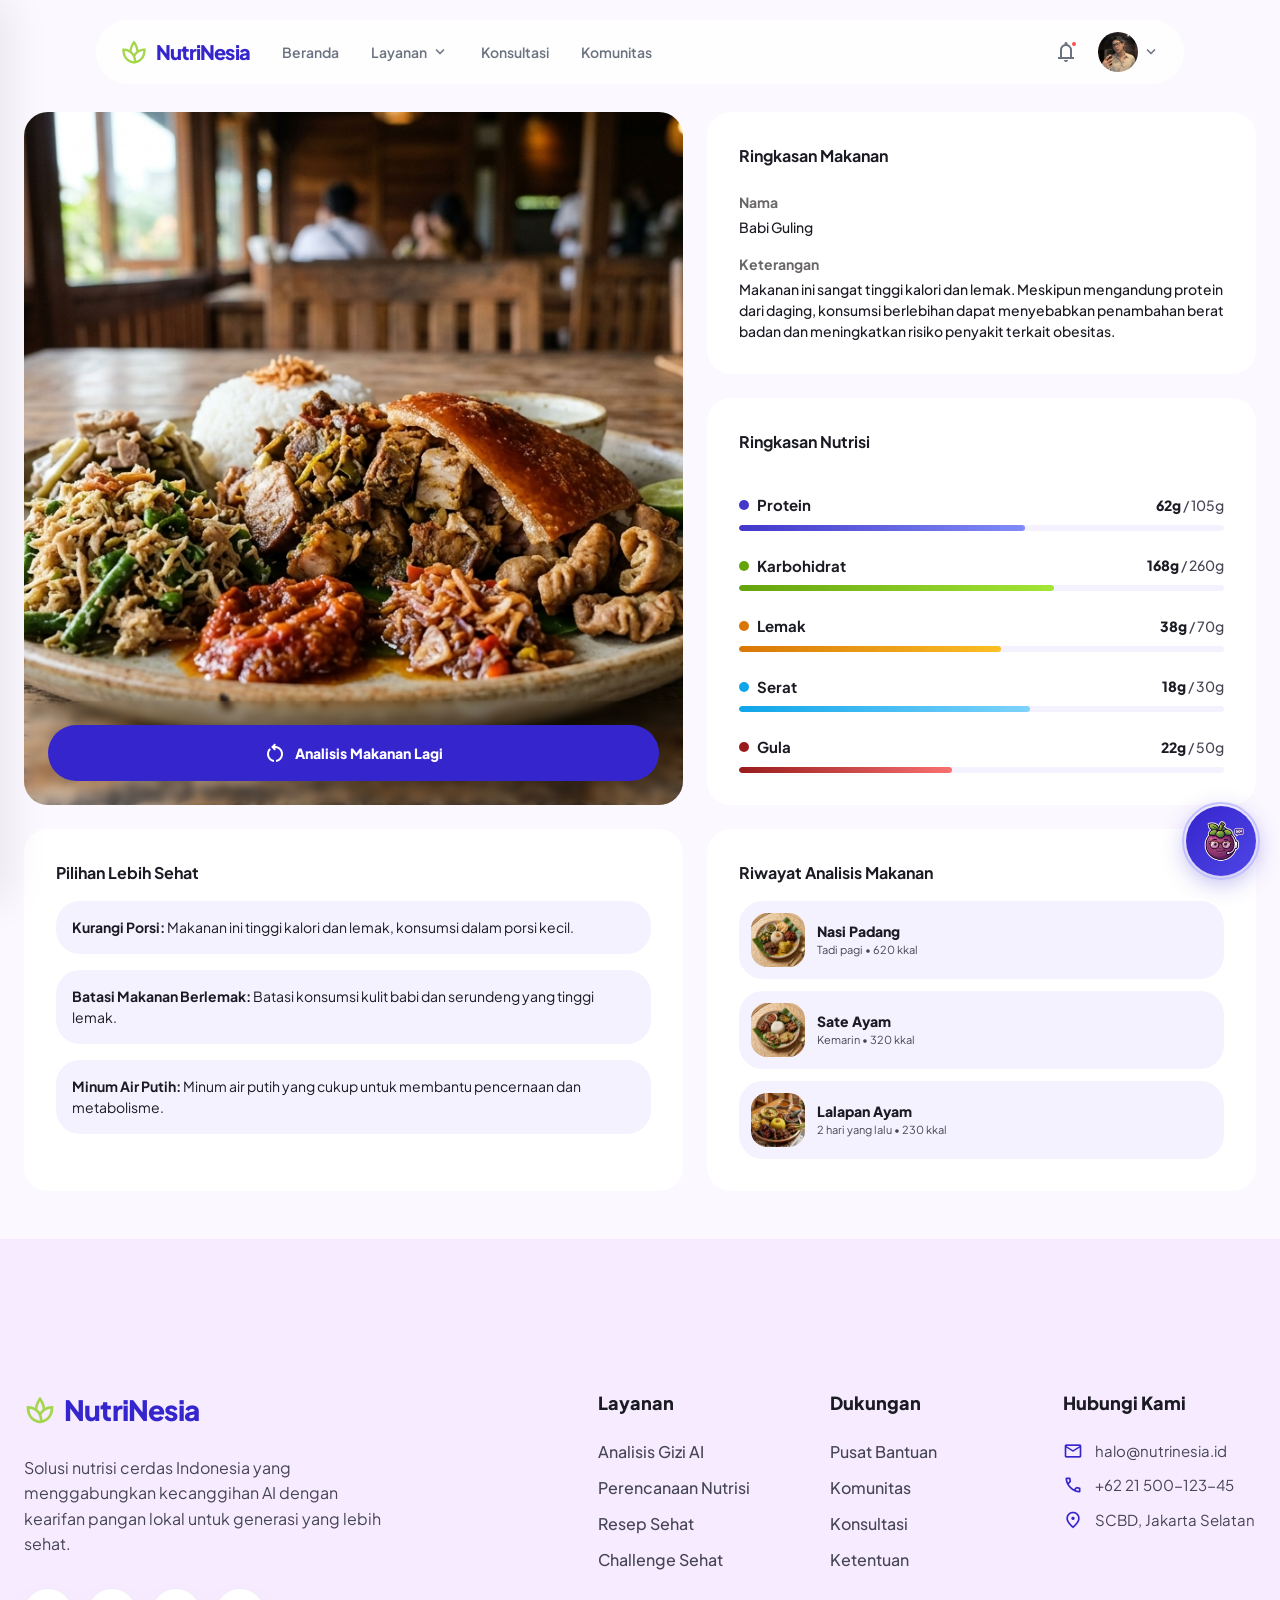
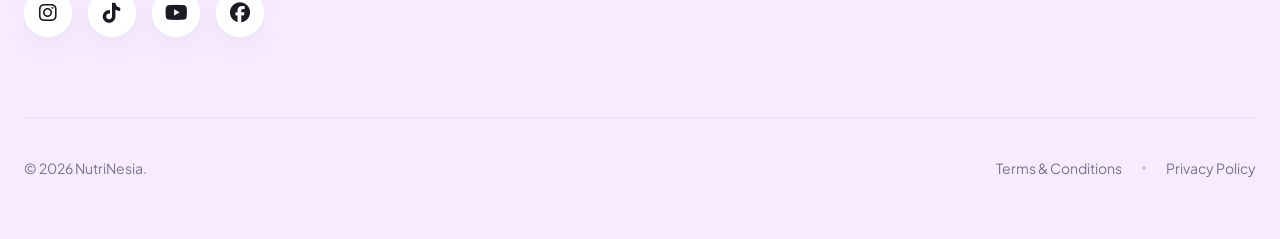
==== commit 9e773748: "last final fix" ====
--- a/pages/analisis-gizi-result.html
+++ b/pages/analisis-gizi-result.html
@@ -334,58 +334,72 @@
     </main>
 
     <!-- Footer -->
-    <footer class="footer">
-        <div class="footer-inner">
-            <div class="footer-grid">
-                <div>
-                    <div class="footer-brand-name">NutriNesia</div>
-                    <p class="footer-brand-description">Membangun generasi Indonesia yang lebih sehat melalui teknologi
-                        nutrisi cerdas dan kearifan pangan lokal.</p>
-                    <div class="footer-social-links">
-                        <a class="footer-social-link" href="https://facebook.com"><i class="fa-brands fa-facebook"></i></a>
-                        <a class="footer-social-link" href="https://instagram.com"><i class="fa-brands fa-instagram"></i></a>
-                        <a class="footer-social-link" href="https://youtube.com"><i class="fa-brands fa-youtube"></i></a>
-                    </div>
-                </div>
-                <div>
-                    <h5 class="footer-column-title">Navigasi</h5>
-                    <ul class="footer-links">
-                        <li><a class="footer-link" href="../index.html">Beranda</a></li>
-                        <li><a class="footer-link" href="analisis-gizi.html">Analisis Gizi</a></li>
-                        <li><a class="footer-link" href="resep-sehat.html">Resep Sehat</a></li>
-                        <li><a class="footer-link" href="perencanaan-nutrisi.html">Perencanaan Nutrisi</a></li>
-                        <li><a class="footer-link" href="challenge-sehat.html">Challenge Sehat</a></li>
-                        <li><a class="footer-link" href="komunitas.html">Komunitas</a></li>
-                    </ul>
-                </div>
-                <div>
-                    <h5 class="footer-column-title">Dukungan</h5>
-                    <ul class="footer-links">
-                        <li><a class="footer-link" href="../index.html#faq">Pusat Bantuan</a></li>
-                        <li><a class="footer-link" href="../index.html#faq">FAQ</a></li>
-                        <li><a class="footer-link" href="mailto:halo@nutrinesia.id">Hubungi Kami</a></li>
-                        <li><a class="footer-link" href="../index.html#about">Kemitraan</a></li>
-                    </ul>
-                </div>
-                <div>
-                    <h5 class="footer-column-title">Kontak &amp; Lokasi</h5>
-                    <ul>
-                        <li class="footer-contact-item"><span
-                                class="material-symbols-outlined">mail</span><span>halo@nutrinesia.id</span></li>
-                        <li class="footer-contact-item"><span class="material-symbols-outlined">call</span><span>+62
-                                (21) 500-123-45</span></li>
-                        <li class="footer-contact-item"><span
-                                class="material-symbols-outlined">location_on</span><span>Level 24, One Pacific Place,
-                                SCBD, Jakarta Selatan</span></li>
-                    </ul>
-                </div>
-            </div>
-            <div class="footer-bottom">
-                <p class="footer-copyright">© 2026 NutriNesia. Solusi Nutrisi Cerdas Indonesia.</p>
-                <div class="footer-legal-links">
-                    <a class="footer-legal-link" href="#">Kebijakan Privasi</a>
-                    <a class="footer-legal-link" href="#">Disklaimer Kesehatan</a>
-                    <a class="footer-legal-link" href="#">Syarat Ketentuan</a>
+    <footer class="footer-new" data-reveal>
+        <div class="footer-main-section">
+            <div class="footer-main-inner">
+                <div class="footer-row-top">
+                    <div class="footer-brand-col">
+                        <div class="navbar-logo">
+                            <span class="material-symbols-outlined" style="font-size: 32px; color:var(--color-secondary-fixed-dim)">spa</span>
+                            <a href="../index.html" style="text-decoration:none;color:var(--color-primary); font-size: 28px; font-weight: 900;">NutriNesia</a>
+                        </div>
+                        <p class="brand-bio">Solusi nutrisi cerdas Indonesia yang menggabungkan kecanggihan AI dengan kearifan pangan lokal untuk generasi yang lebih sehat.</p>
+                        <div class="footer-social-wrapper">
+                            <a href="#" class="social-pill"><i class="fa-brands fa-instagram"></i></a>
+                            <a href="#" class="social-pill"><i class="fa-brands fa-tiktok"></i></a>
+                            <a href="#" class="social-pill"><i class="fa-brands fa-youtube"></i></a>
+                            <a href="#" class="social-pill"><i class="fa-brands fa-facebook"></i></a>
+                        </div>
+                    </div>
+
+                    <div class="footer-links-grid">
+                        <div class="footer-nav-group">
+                            <h5>Layanan</h5>
+                            <ul>
+                                <li><a href="../pages/analisis-gizi.html">Analisis Gizi AI</a></li>
+                                <li><a href="../pages/perencanaan-nutrisi.html">Perencanaan Nutrisi</a></li>
+                                <li><a href="../pages/resep-sehat.html">Resep Sehat</a></li>
+                                <li><a href="../pages/challenge-sehat.html">Challenge Sehat</a></li>
+                            </ul>
+                        </div>
+                        <div class="footer-nav-group">
+                            <h5>Dukungan</h5>
+                            <ul>
+                                <li><a href="../index.html#faq">Pusat Bantuan</a></li>
+                                <li><a href="../pages/komunitas.html">Komunitas</a></li>
+                                <li><a href="../pages/konsultasi.html">Konsultasi</a></li>
+                                <li><a href="../index.html#faq">Ketentuan</a></li>
+                            </ul>
+                        </div>
+                        <div class="footer-nav-group">
+                            <h5>Hubungi Kami</h5>
+                            <ul>
+                                <li class="contact-item">
+                                    <span class="material-symbols-outlined">mail</span>
+                                    <span>halo@nutrinesia.id</span>
+                                </li>
+                                <li class="contact-item">
+                                    <span class="material-symbols-outlined">call</span>
+                                    <span>+62 21 500-123-45</span>
+                                </li>
+                                <li class="contact-item">
+                                    <span class="material-symbols-outlined">location_on</span>
+                                    <span>SCBD, Jakarta Selatan</span>
+                                </li>
+                            </ul>
+                        </div>
+                    </div>
+                </div>
+
+                <div class="footer-bottom-line">
+                    <div class="footer-copyright-text">
+                        © 2026 NutriNesia.
+                    </div>
+                    <div class="footer-bottom-links">
+                        <a href="#">Terms & Conditions</a>
+                        <span class="dot-sep"></span>
+                        <a href="#">Privacy Policy</a>
+                    </div>
                 </div>
             </div>
         </div>
--- a/css/global.css
+++ b/css/global.css
@@ -1,8 +1,3 @@
-/* ============================================
-   NutriNesia - Global Styles & Design Tokens
-   Material 3 Design System (matching existing UI)
-   ============================================ */
-
 @import url('https://fonts.googleapis.com/css2?family=Plus+Jakarta+Sans:wght@400;500;600;700;800&display=swap');
 
 /* ---- CSS Custom Properties (Design Tokens) ---- */
@@ -1787,4 +1782,207 @@
 .breadcrumb-current {
   color: var(--color-primary);
   font-weight: 700;
+}
+
+/* Footer Main Section */
+.footer-main-section {
+  background: #f7ecff;
+  padding: 150px 0 60px;
+  position: relative;
+}
+
+.footer-main-inner {
+  max-width: var(--container-max);
+  margin: 0 auto;
+  padding: 0 var(--space-6);
+  position: relative;
+  z-index: 2;
+}
+
+.footer-row-top {
+  display: grid;
+  grid-template-columns: 1.5fr 2fr;
+  gap: 80px;
+  margin-bottom: 80px;
+}
+
+.brand-bio {
+  color: var(--color-on-surface-variant);
+  margin-top: 24px;
+  margin-bottom: 32px;
+  max-width: 360px;
+  line-height: 1.6;
+}
+
+.footer-social-wrapper {
+  display: flex;
+  gap: 16px;
+}
+
+.social-pill {
+  width: 48px;
+  height: 48px;
+  border-radius: 50%;
+  background: #fff;
+  display: flex;
+  align-items: center;
+  justify-content: center;
+  color: var(--color-on-background);
+  font-size: 20px;
+  box-shadow: var(--shadow-md);
+  transition: all var(--transition-base);
+}
+
+.social-pill:hover {
+  background: var(--color-primary);
+  color: #fff;
+  transform: translateY(-5px);
+}
+
+.footer-links-grid {
+  display: grid;
+  grid-template-columns: repeat(3, 1fr);
+  gap: 40px;
+}
+
+.footer-nav-group h5 {
+  font-size: 18px;
+  font-weight: 800;
+  color: var(--color-on-background);
+  margin-bottom: 24px;
+}
+
+.footer-nav-group ul {
+  display: flex;
+  flex-direction: column;
+  gap: 12px;
+}
+
+.footer-nav-group a {
+  color: var(--color-on-surface-variant);
+  font-weight: 500;
+  transition: all var(--transition-base);
+}
+
+.footer-nav-group a:hover {
+  color: var(--color-primary);
+  padding-left: 5px;
+}
+
+.contact-item {
+  display: flex;
+  align-items: center;
+  gap: 12px;
+  color: var(--color-on-surface-variant);
+  font-size: 15px;
+}
+
+.contact-item .material-symbols-outlined {
+  color: var(--color-primary);
+  font-size: 20px;
+}
+
+/* Footer Bottom */
+.footer-bottom-line {
+  border-top: 1px solid rgba(0, 0, 0, 0.05);
+  padding-top: 40px;
+  display: flex;
+  justify-content: space-between;
+  align-items: center;
+  color: var(--color-outline);
+  font-size: 14px;
+}
+
+.footer-bottom-links {
+  display: flex;
+  align-items: center;
+  gap: 20px;
+}
+
+.dot-sep {
+  width: 4px;
+  height: 4px;
+  background: var(--color-outline-variant);
+  border-radius: 50%;
+}
+
+/* Responsive Footer */
+@media (max-width: 1024px) {
+  .footer-cta-box {
+    padding: 60px 40px;
+  }
+  
+  .hd-footer {
+    font-size: 36px;
+  }
+  
+  .footer-row-top {
+    grid-template-columns: 1fr;
+    gap: 60px;
+  }
+}
+
+@media (max-width: 768px) {
+  .footer-cta-container {
+    transform: translateY(30px);
+  }
+
+  .footer-cta-box {
+    padding: 50px 24px;
+    border-radius: 24px;
+  }
+  
+  .hd-footer {
+    font-size: 28px;
+  }
+
+  .p-footer {
+    font-size: 16px;
+  }
+
+  .footer-cta-actions {
+    flex-direction: column;
+    width: 100%;
+  }
+
+  .btn-primary-footer, .btn-outline-footer {
+    width: 100%;
+    justify-content: center;
+  }
+
+  .footer-main-section {
+    padding: 100px 0 40px;
+  }
+
+  .footer-links-grid {
+    grid-template-columns: 1fr;
+    gap: 32px;
+  }
+
+  .footer-bottom-line {
+    flex-direction: column-reverse;
+    gap: 20px;
+    text-align: center;
+  }
+
+  .footer-brand-col {
+    text-align: center;
+    display: flex;
+    flex-direction: column;
+    align-items: center;
+  }
+
+  .brand-bio {
+    margin: 16px auto 24px;
+  }
+}
+
+@media (max-width: 480px) {
+  .hd-footer {
+    font-size: 24px;
+  }
+
+  .footer-cta-box {
+    padding: 40px 20px;
+  }
 }
--- a/css/nutribot.css
+++ b/css/nutribot.css
@@ -1,7 +1,3 @@
-/* ============================================
-   NutriBot — Floating Chatbot Widget
-   ============================================ */
-
 /* Floating trigger button */
 .nb-fab {
   position: fixed;
